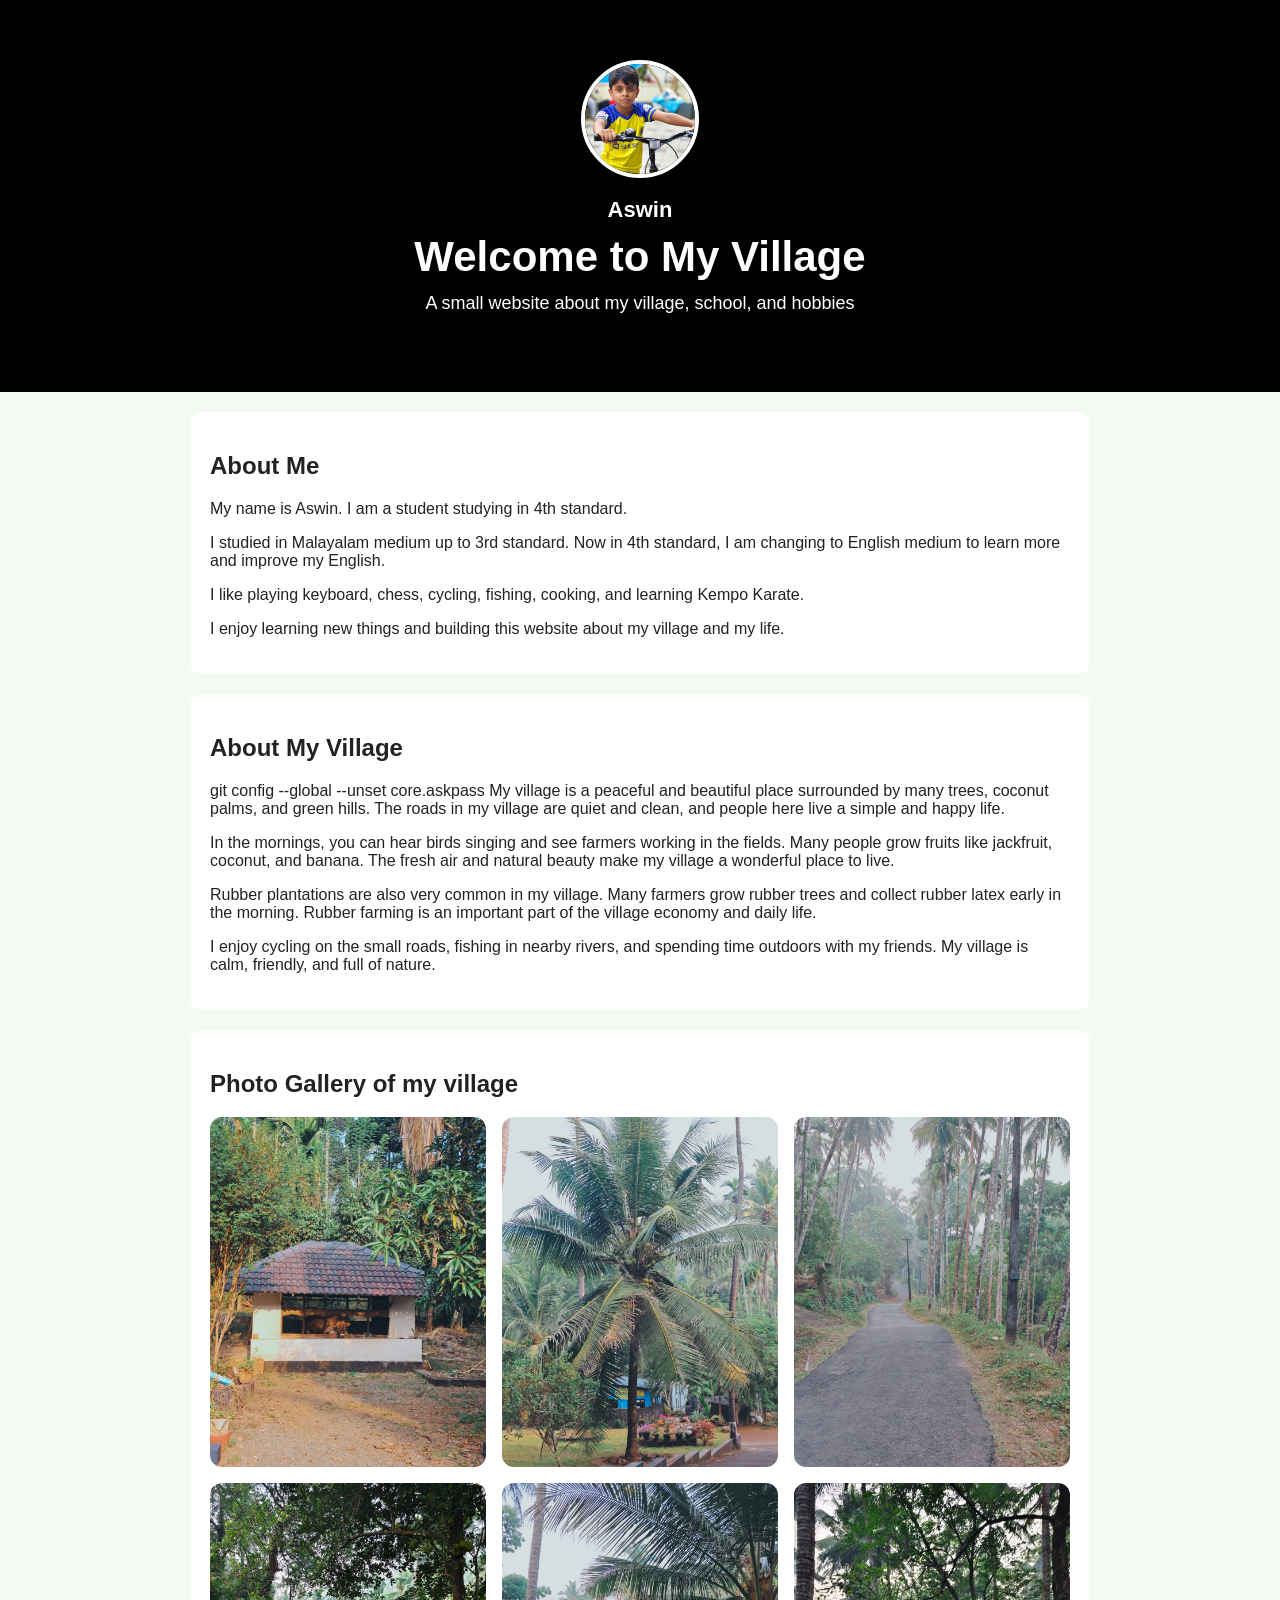
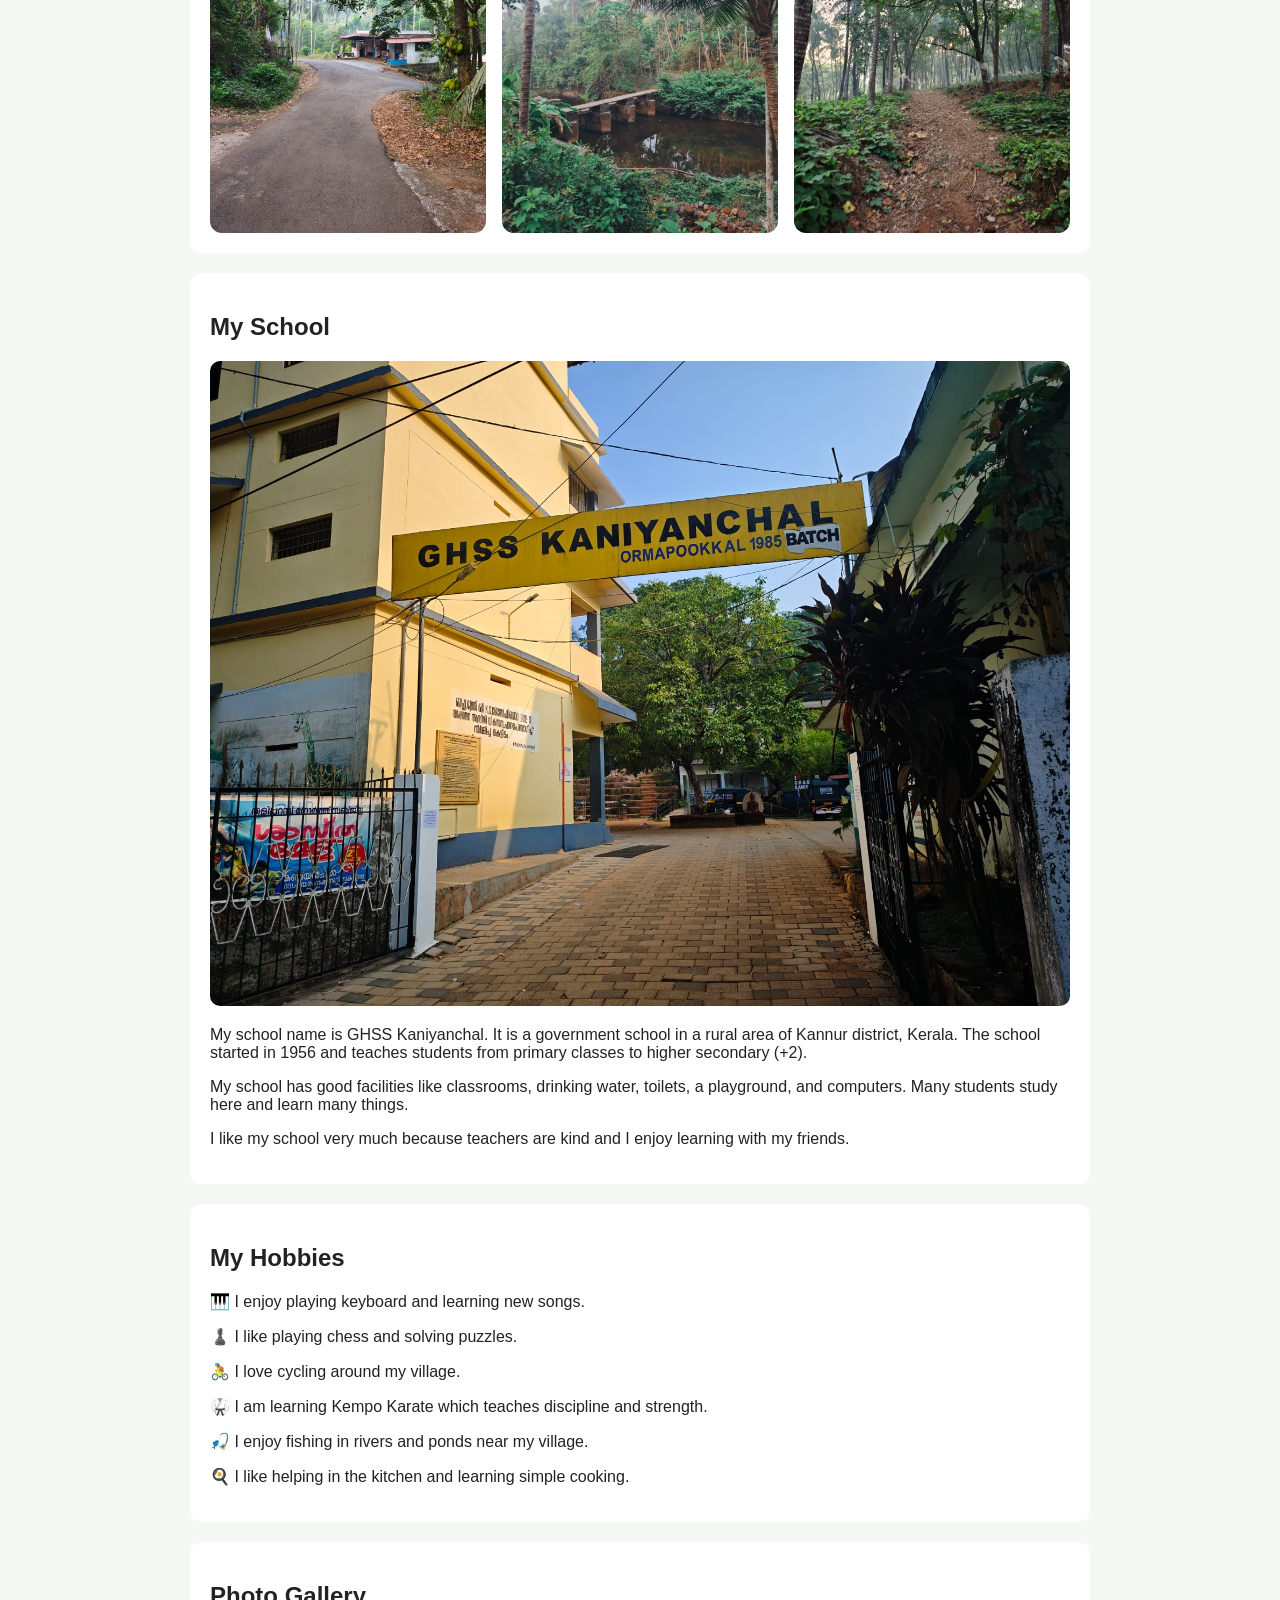
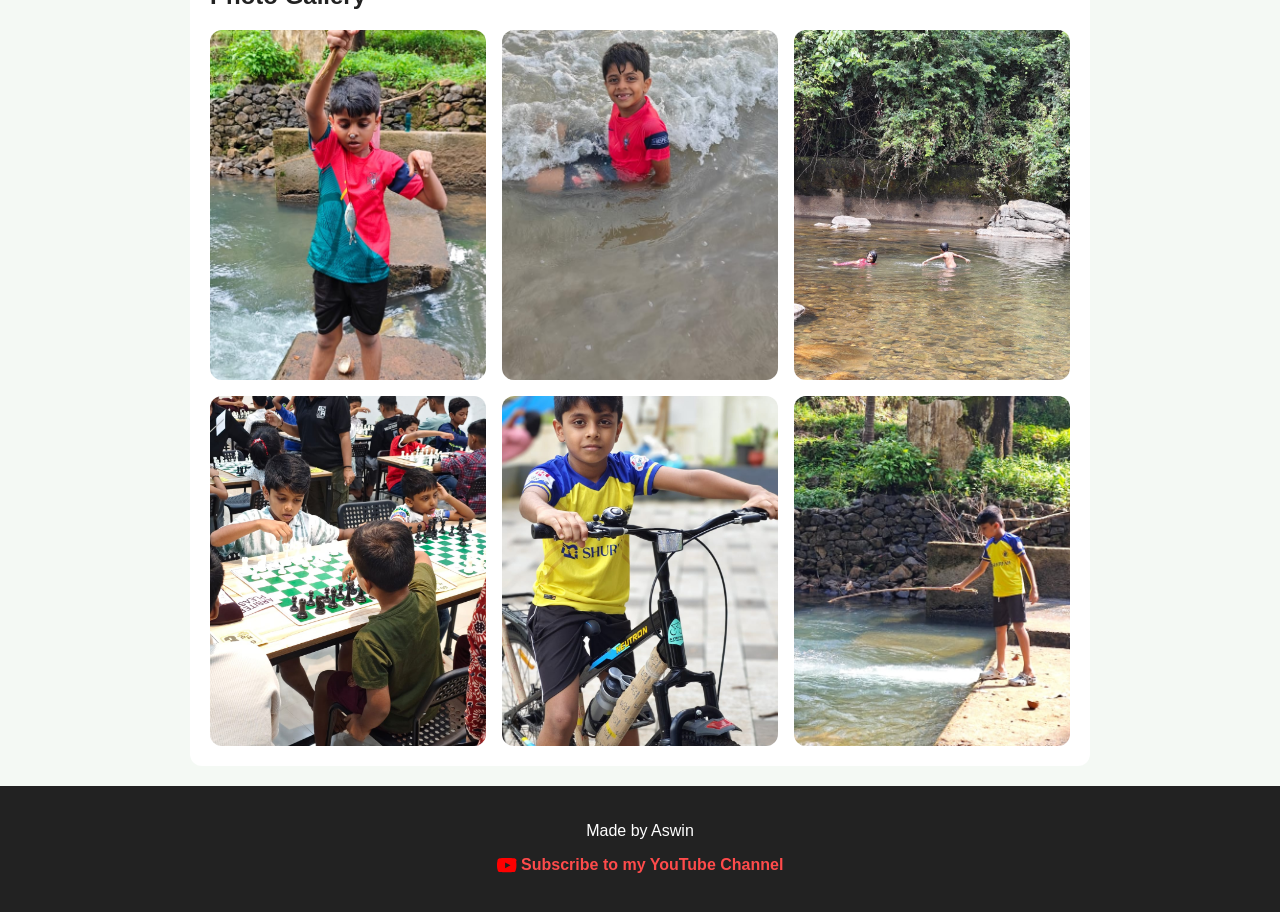
==== index.html @ 5a79a1e0 "about me section" ====
<!DOCTYPE html>
<html lang="en">
<head>
  <meta charset="UTF-8">
  <meta name="viewport" content="width=device-width, initial-scale=1.0">
  <title>My Village</title>
  <link rel="stylesheet" href="style.css">
</head>
<body>
 <header class="hero">
  <div class="hero-content">
    <img src="images/aswin.jpg" alt="Aswin" class="profile-photo">
    <h2 class="student-name">Aswin</h2>
    <h1>Welcome to My Village</h1>
    <p>A small website about my village, school, and hobbies</p>
  </div>
</header>

  <main>
  <section>
  <h2>About Me</h2>

  <p>
    My name is Aswin. I am a student studying in 4th standard.
  </p>

  <p>
    I studied in Malayalam medium up to 3rd standard. Now in 4th standard,
    I am changing to English medium to learn more and improve my English.
  </p>

  <p>
    I like playing keyboard, chess, cycling, fishing, cooking, and learning
    Kempo Karate.
  </p>

  <p>
    I enjoy learning new things and building this website about my village
    and my life.
  </p>

</section>
  
 <section>
  <h2>About My Village</h2>

  <p>git config --global --unset core.askpass

    My village is a peaceful and beautiful place surrounded by many trees,
    coconut palms, and green hills. The roads in my village are quiet and
    clean, and people here live a simple and happy life.
  </p>

  <p>
    In the mornings, you can hear birds singing and see farmers working in
    the fields. Many people grow fruits like jackfruit, coconut, and banana.
    The fresh air and natural beauty make my village a wonderful place to live.
  </p>

  <p>
    Rubber plantations are also very common in my village. Many farmers grow
    rubber trees and collect rubber latex early in the morning. Rubber farming
    is an important part of the village economy and daily life.
  </p>

  <p>
    I enjoy cycling on the small roads, fishing in nearby rivers, and spending
    time outdoors with my friends. My village is calm, friendly, and full of
    nature.
  </p>

</section>
<section >
      <h2>Photo Gallery of my village</h2>
      <div class="gallery">
      <img src="images/my-village1.jpeg" alt="cow house" >
      <img src="images/my-village2.jpeg" alt="coconut tree" >
      <img src="images/my-village3.jpeg" alt="road">
      <img src="images/my-village4.jpeg" alt="kavala">
      <img src="images/my-village5.jpeg" alt="river">
      <img src="images/my village6.jpeg" alt="Rubber trees">
    </div>
  </section>
  <section>
     <h2>My School</h2>

     <img src="images/school image.jpeg" alt="my school">
     
<p>
My school name is GHSS Kaniyanchal. It is a government school in a rural area
of Kannur district, Kerala. The school started in 1956 and teaches students
from primary classes to higher secondary (+2).
</p>

<p>
My school has good facilities like classrooms, drinking water, toilets,
a playground, and computers. Many students study here and learn many things.
</p>

<p>
I like my school very much because teachers are kind and I enjoy learning
with my friends.
</p>
     
  </section> 

   <section>
  <h2>My Hobbies</h2>

  <p>🎹 I enjoy playing keyboard and learning new songs.</p>

  <p>♟️ I like playing chess and solving puzzles.</p>

  <p>🚴 I love cycling around my village.</p>

  <p>🥋 I am learning Kempo Karate which teaches discipline and strength.</p>

  <p>🎣 I enjoy fishing in rivers and ponds near my village.</p>

  <p>🍳 I like helping in the kitchen and learning simple cooking.</p>

</section>

    <section >
      <h2>Photo Gallery</h2>
      <div class="gallery">
      <img src="images/hobbi image1.jpeg" alt="My fishing">
      <img src="images/hobbi image5.jpeg" alt="My swimming" >
      <img src="images/hobbi image3.jpeg" alt="My swimming">
      <img src="images/hobbi image4.jpeg" alt="my playing chess">
      <img src="images/hobbi image cycling.jpeg"alt="my cycling">
      <img src="images/hobbi image6.jpeg"  alt="my fishing">
      </div>
    </section>
  </main>

 <footer>
  <p>Made by Aswin</p>
  <p>
<a href="https://www.youtube.com/@aswin-aaj" target="_blank" rel="noopener noreferrer">
  <svg width="20" height="20" viewBox="0 0 24 24" fill="red" style="vertical-align:middle;">
    <path d="M23.5 6.2s-.2-1.7-.8-2.5c-.8-1-1.7-1-2.1-1.1C17.9 2.3 12 2.3 12 2.3h0s-5.9 0-8.6.3c-.4.1-1.3.1-2.1 1.1-.6.8-.8 2.5-.8 2.5S0 8.1 0 10v1.9c0 1.9.5 3.8.5 3.8s.2 1.7.8 2.5c.8 1 1.9 1 2.4 1.1 1.8.2 7.6.3 7.6.3s5.9 0 8.6-.3c.4-.1 1.3-.1 2.1-1.1.6-.8.8-2.5.8-2.5s.5-1.9.5-3.8V10c0-1.9-.5-3.8-.5-3.8zM9.7 14.6V7.8l6.5 3.4-6.5 3.4z"/>
  </svg>
  Subscribe to my YouTube Channel
</a>
  </p>
</footer>
</body>
</html>
---- style.css ----
body {
  font-family: Arial, sans-serif;
  margin: 0;
  background: #f4f9f4;
  color: #222;
}

header {
  background: #2e8b57;
  color: white;
  text-align: center;
  padding: 30px 20px;
}

main {
  max-width: 900px;
  margin: 20px auto;
  padding: 0 15px;
}

section {
  background: white;
  padding: 20px;
  margin-bottom: 20px;
  border-radius: 12px;
}

img {
  max-width: 100%;
  border-radius: 10px;
}

footer {
  text-align: center;
  padding: 20px;
}

footer {
  text-align: center;
  padding: 20px;
  background: #222;
  color: white;
}

footer a {
  color: #ff4b4b;
  text-decoration: none;
  font-weight: bold;
}

footer a:hover {
  text-decoration: underline;
}

.gallery {
  display: grid;
  grid-template-columns: 1fr;
  gap: 16px;
}

.gallery img {
  width: 100%;
  height: 350px;
  object-fit: cover;
  display: block;
  border-radius: 12px;
}

@media (min-width: 768px) {
  .gallery {
    grid-template-columns: repeat(3, 1fr);
  }
}
.hero {
    background  : black;
     color: white;
  text-align: center;
  padding: 60px 20px;
  border-radius: 0;
}

.hero-content {
  max-width: 800px;
  margin: 0 auto;
}

.profile-photo {
  width: 110px;
  height: 110px;
  object-fit: cover;
  border-radius: 50%;
  border: 4px solid white;
  margin-bottom: 15px;
}

.student-name {
  margin: 0 0 10px;
  font-size: 22px;
  font-weight: 600;
}

.hero h1 {
  margin: 0;
  font-size: 42px;
}

.hero p {
  margin-top: 12px;
  font-size: 18px;
}

@media (max-width: 768px) {
  .hero {
    padding: 45px 15px;
  }

  .profile-photo {
    width: 90px;
    height: 90px;
  }

  .student-name {
    font-size: 18px;
  }

  .hero h1 {
    font-size: 30px;
  }

  .hero p {
    font-size: 16px;
  }
}
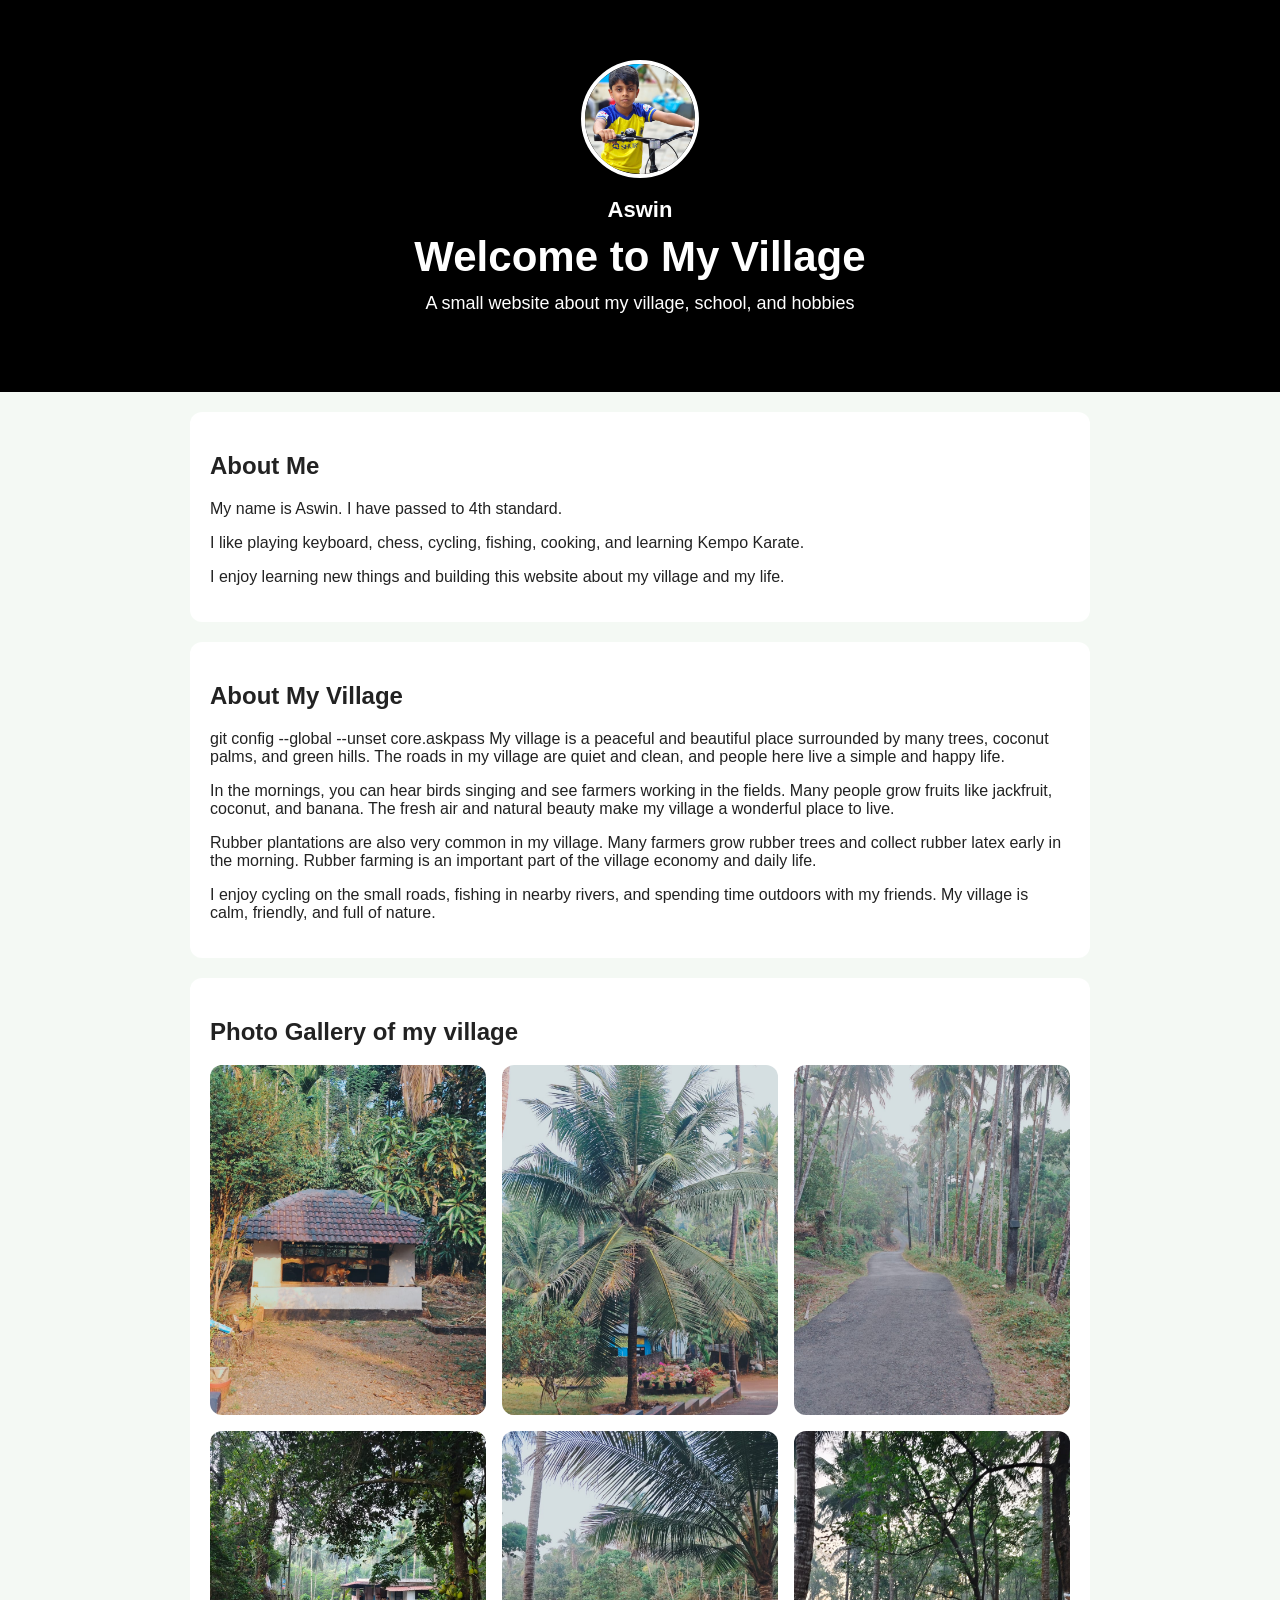
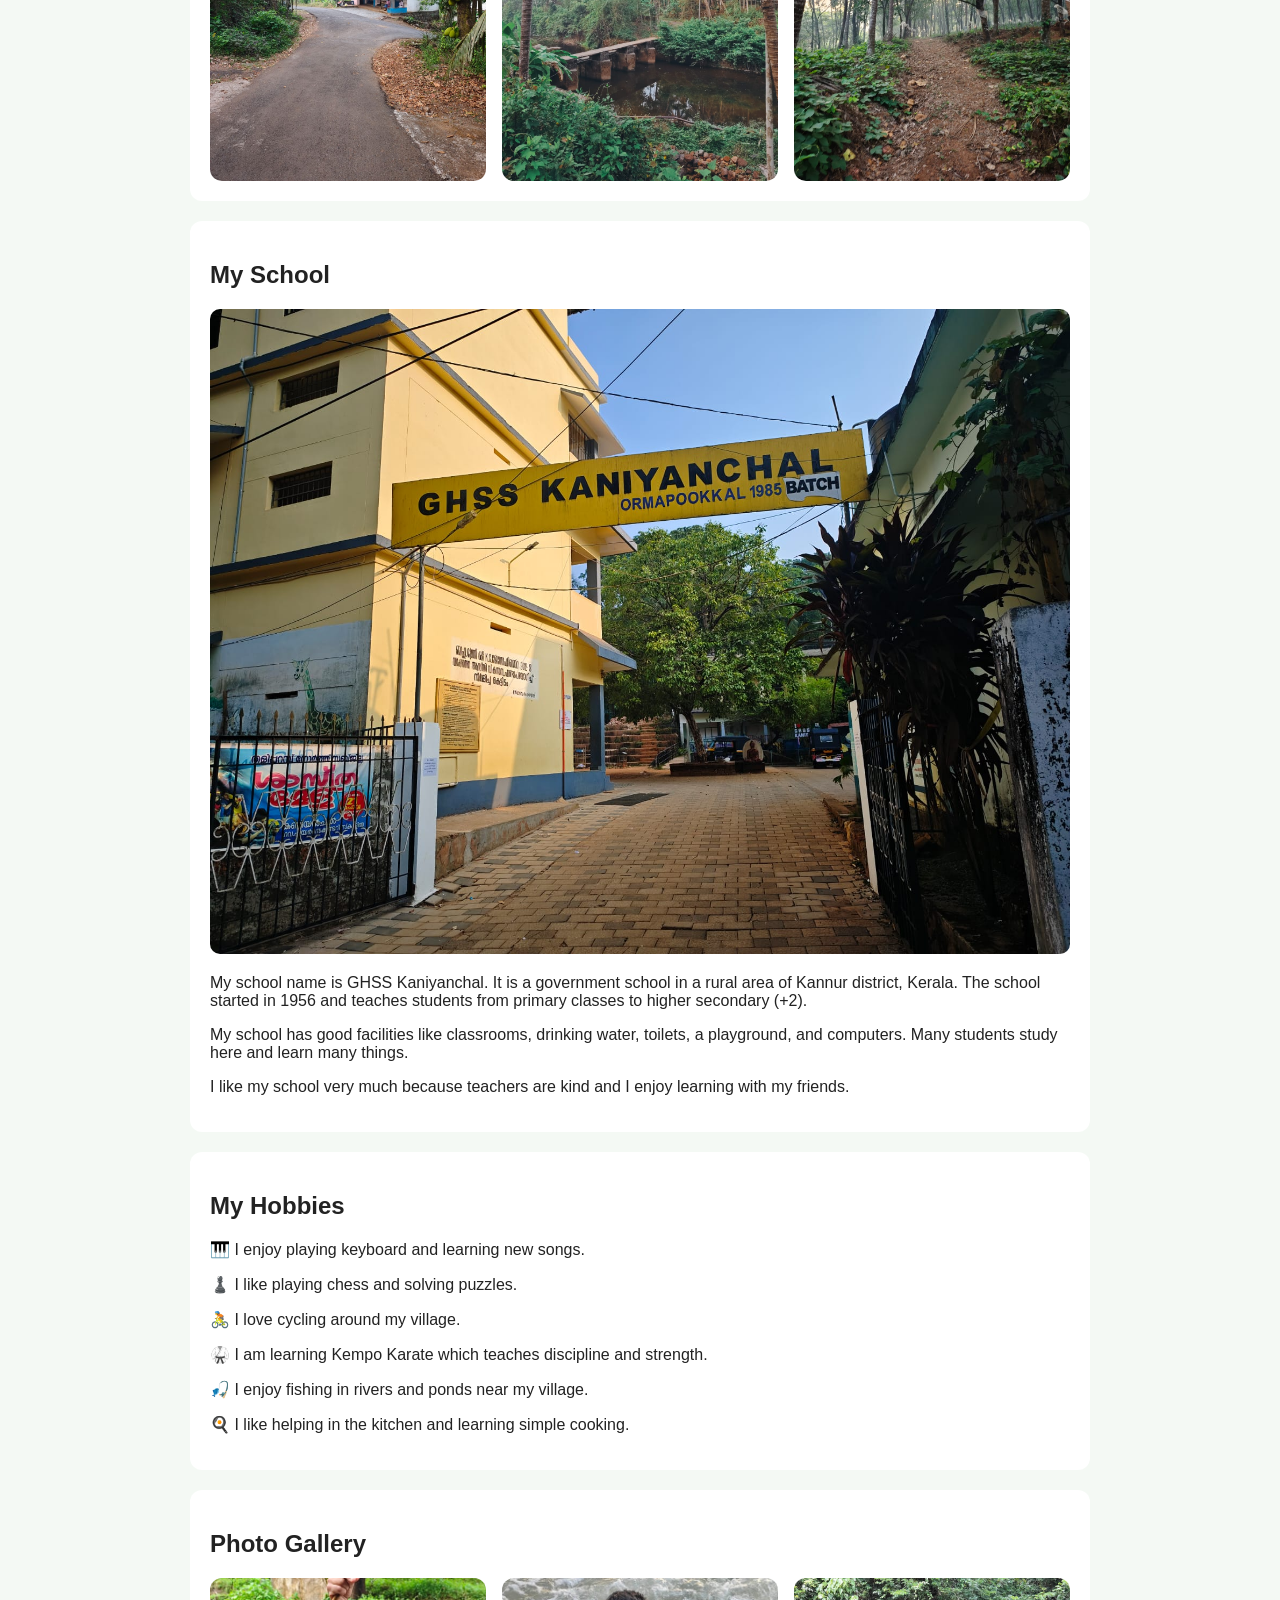
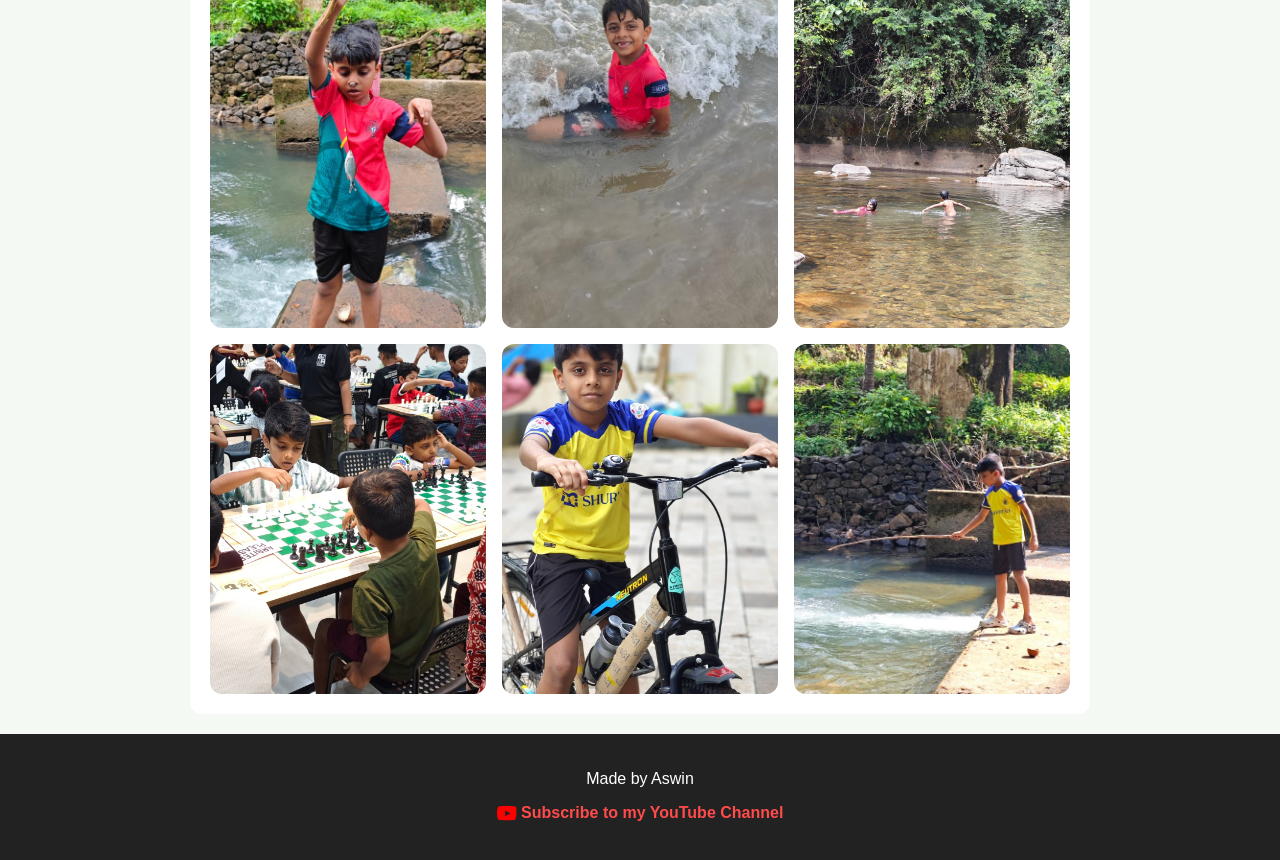
==== commit ac18ceab: "about me section" ====
--- a/index.html
+++ b/index.html
@@ -21,12 +21,7 @@
   <h2>About Me</h2>
 
   <p>
-    My name is Aswin. I am a student studying in 4th standard.
-  </p>
-
-  <p>
-    I studied in Malayalam medium up to 3rd standard. Now in 4th standard,
-    I am changing to English medium to learn more and improve my English.
+    My name is Aswin. I have passed to 4th standard.
   </p>
 
   <p>
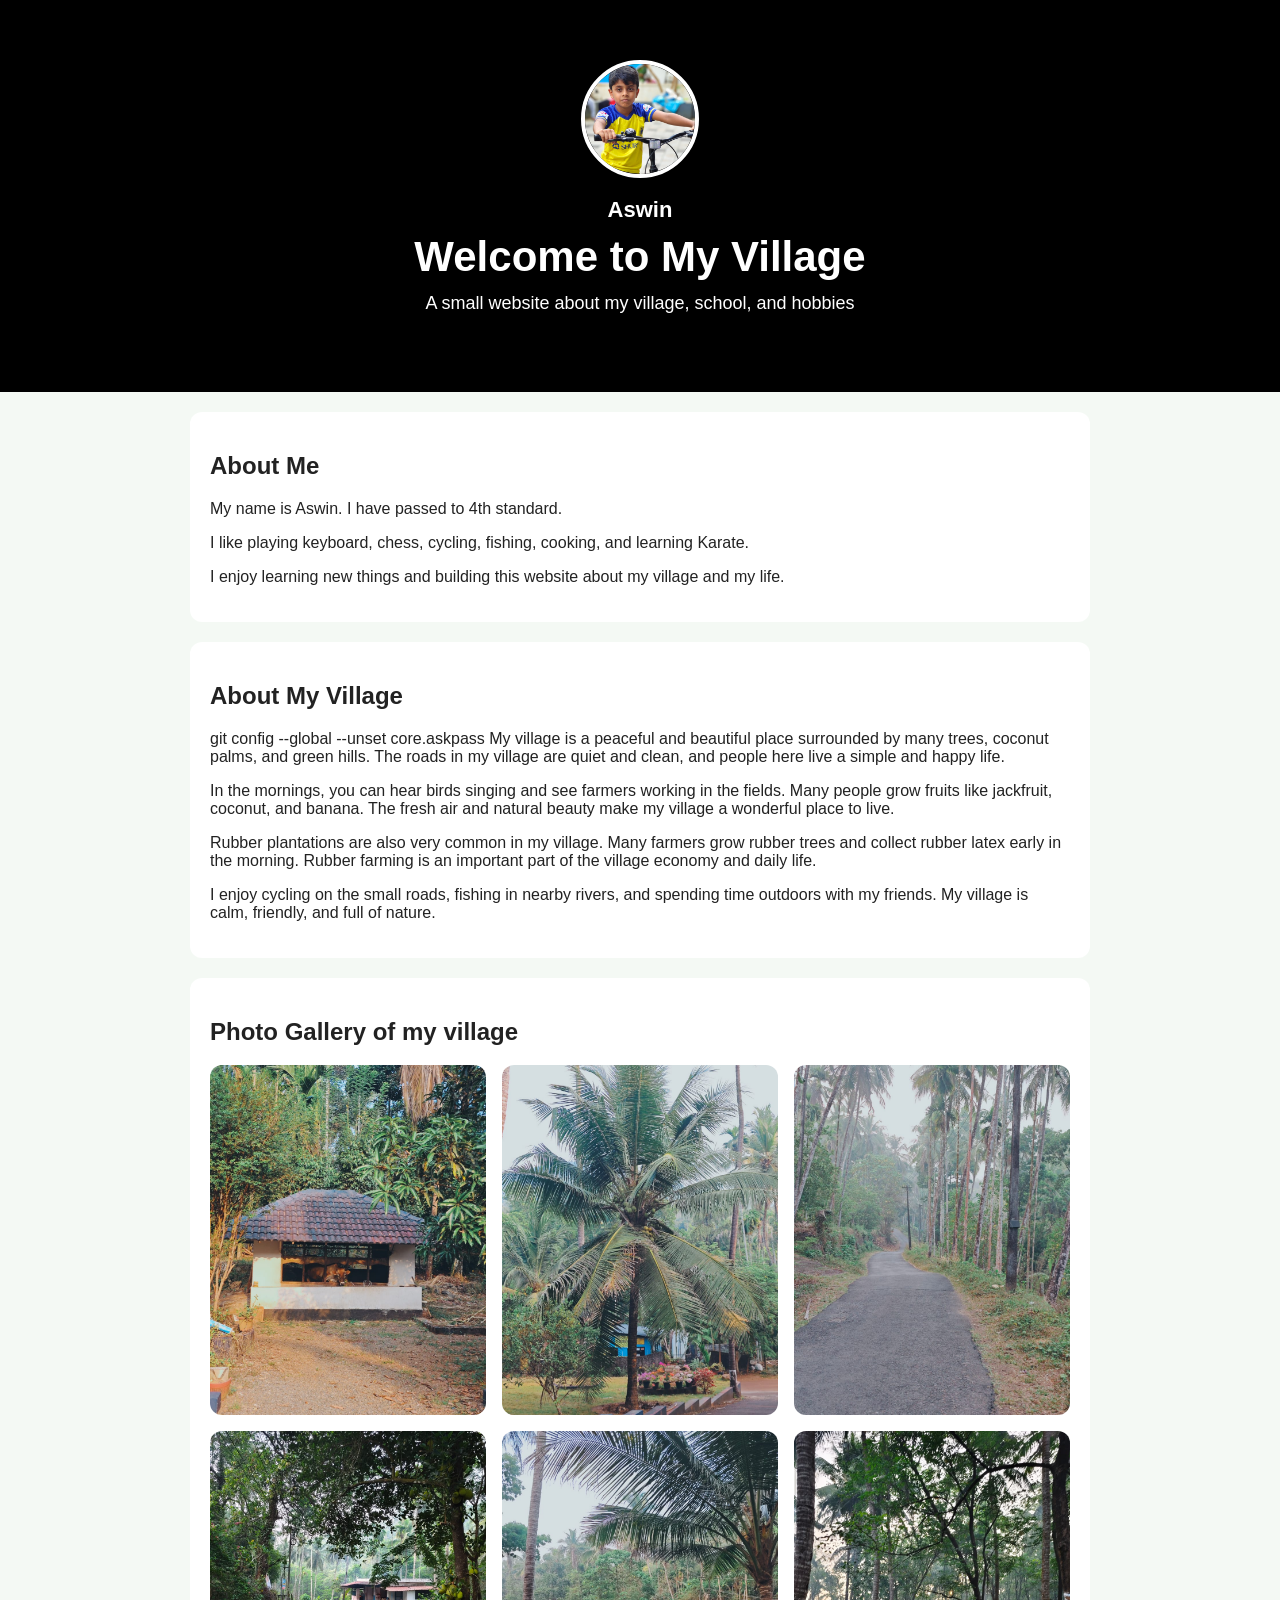
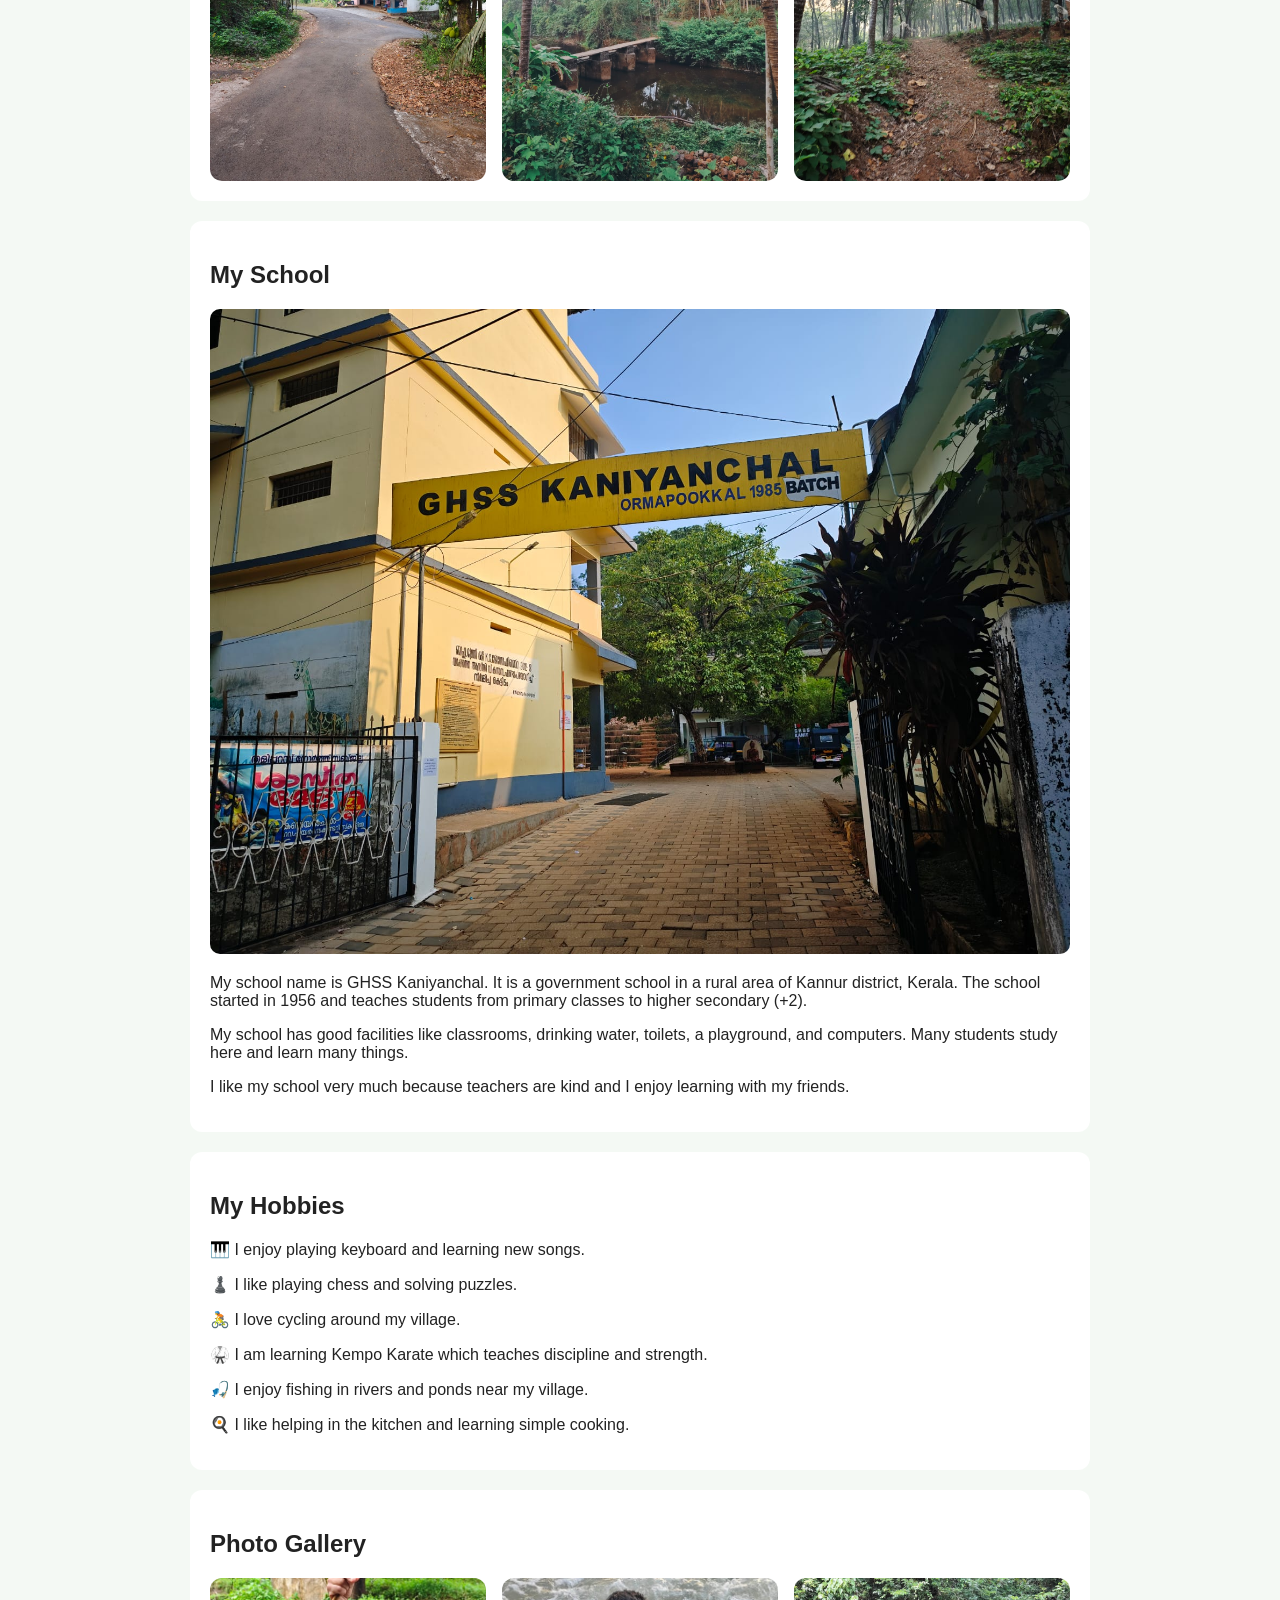
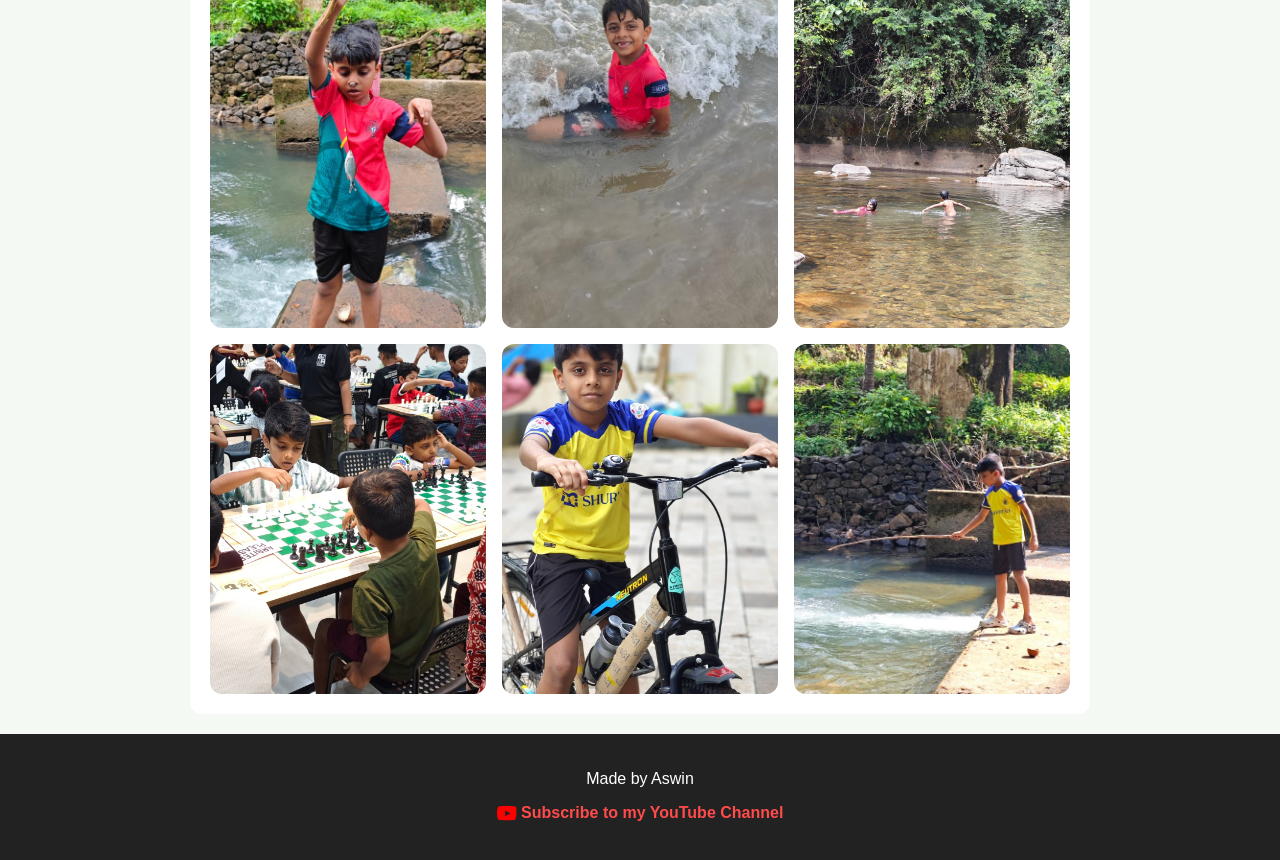
==== commit 5584341e: "about me section" ====
--- a/index.html
+++ b/index.html
@@ -26,7 +26,7 @@
 
   <p>
     I like playing keyboard, chess, cycling, fishing, cooking, and learning
-    Kempo Karate.
+     Karate.
   </p>
 
   <p>
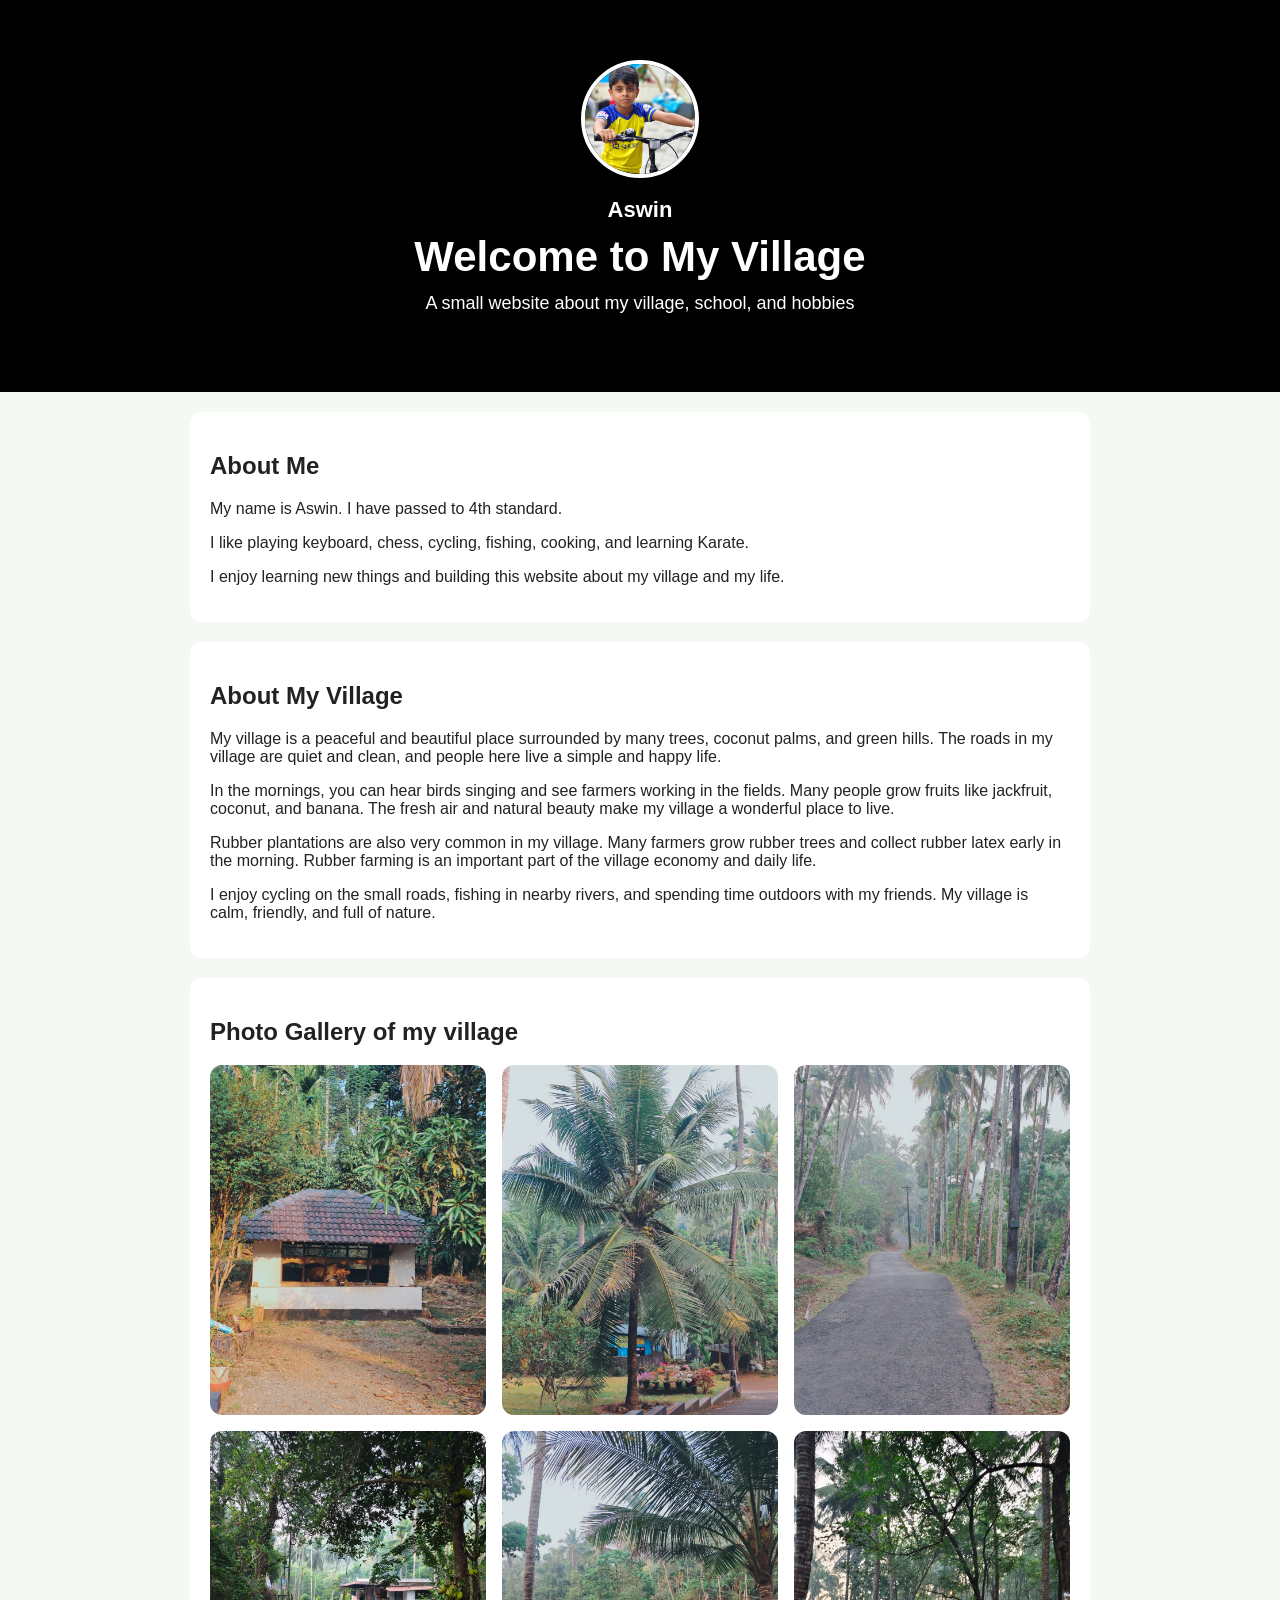
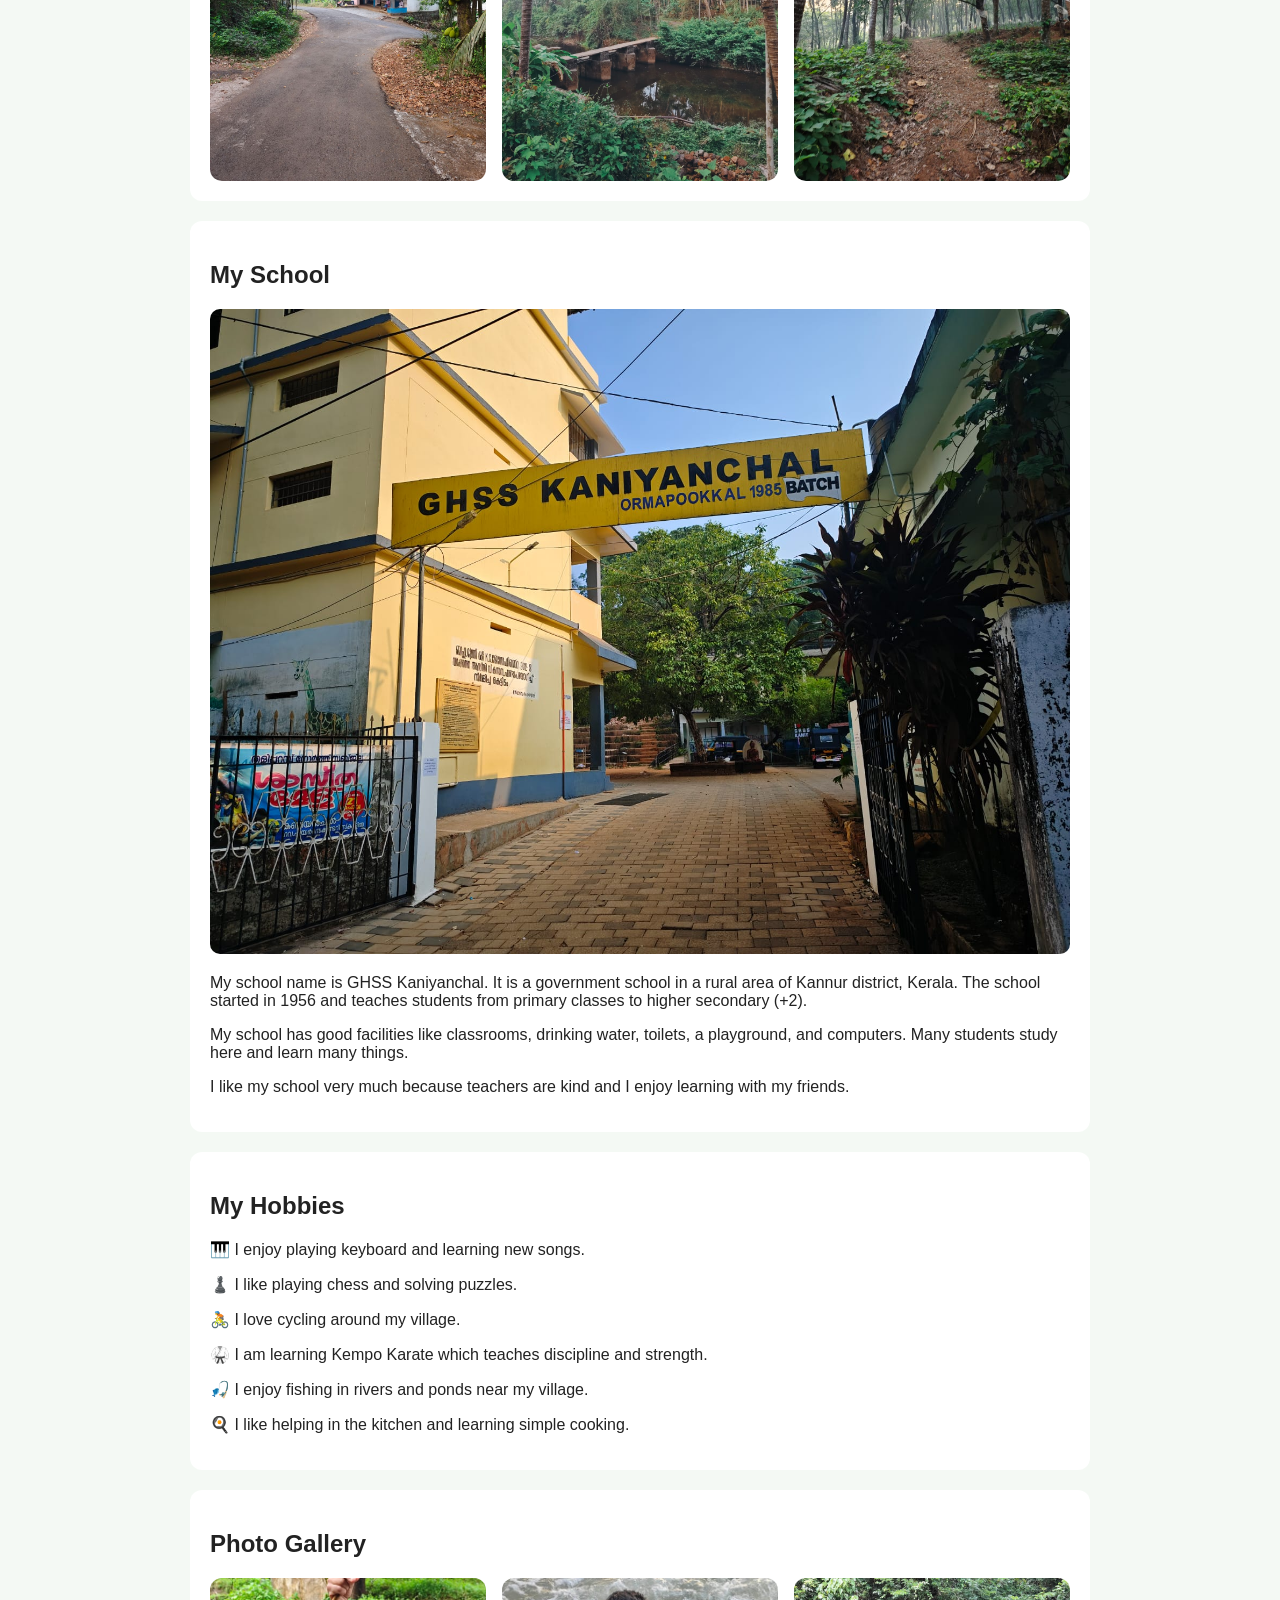
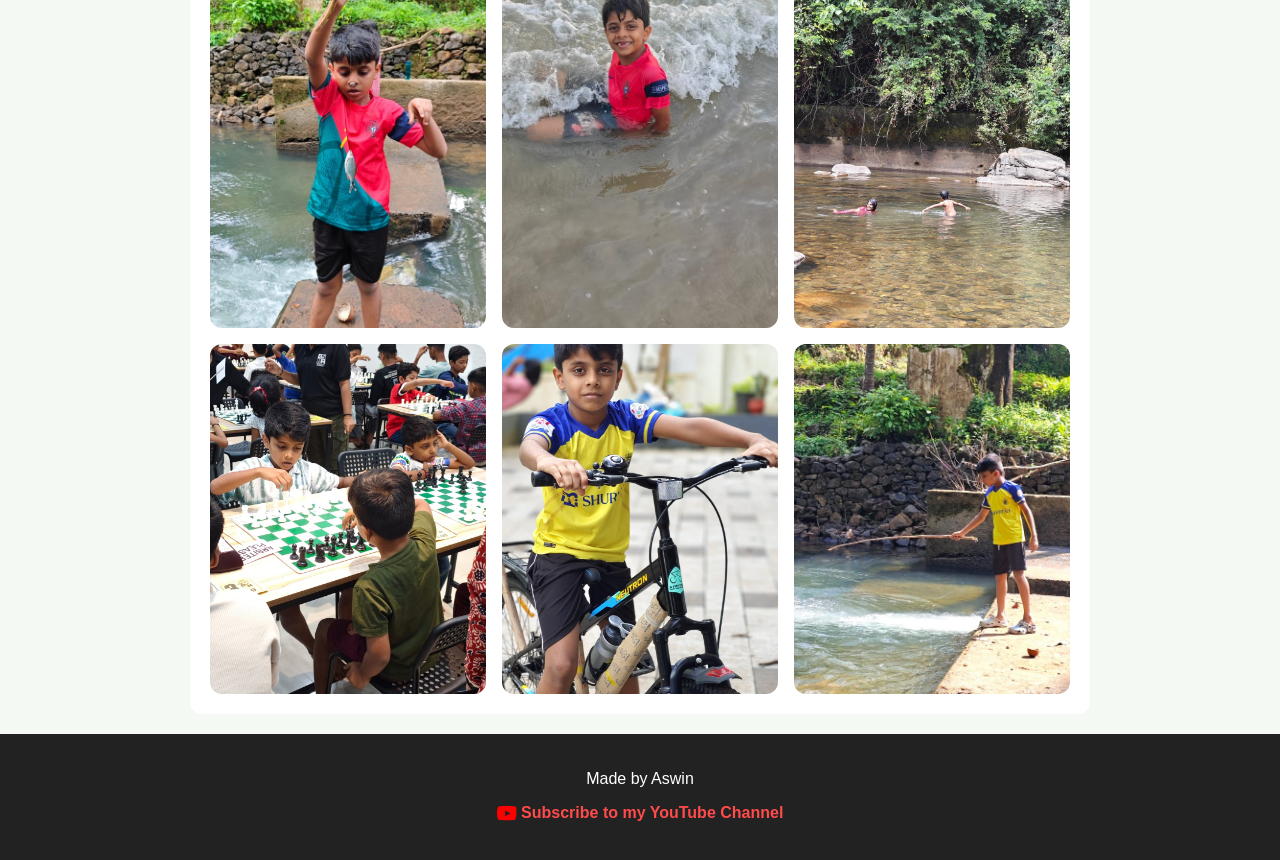
==== commit 5b78ca50: "about me section" ====
--- a/index.html
+++ b/index.html
@@ -39,7 +39,7 @@
  <section>
   <h2>About My Village</h2>
 
-  <p>git config --global --unset core.askpass
+  <p>
 
     My village is a peaceful and beautiful place surrounded by many trees,
     coconut palms, and green hills. The roads in my village are quiet and
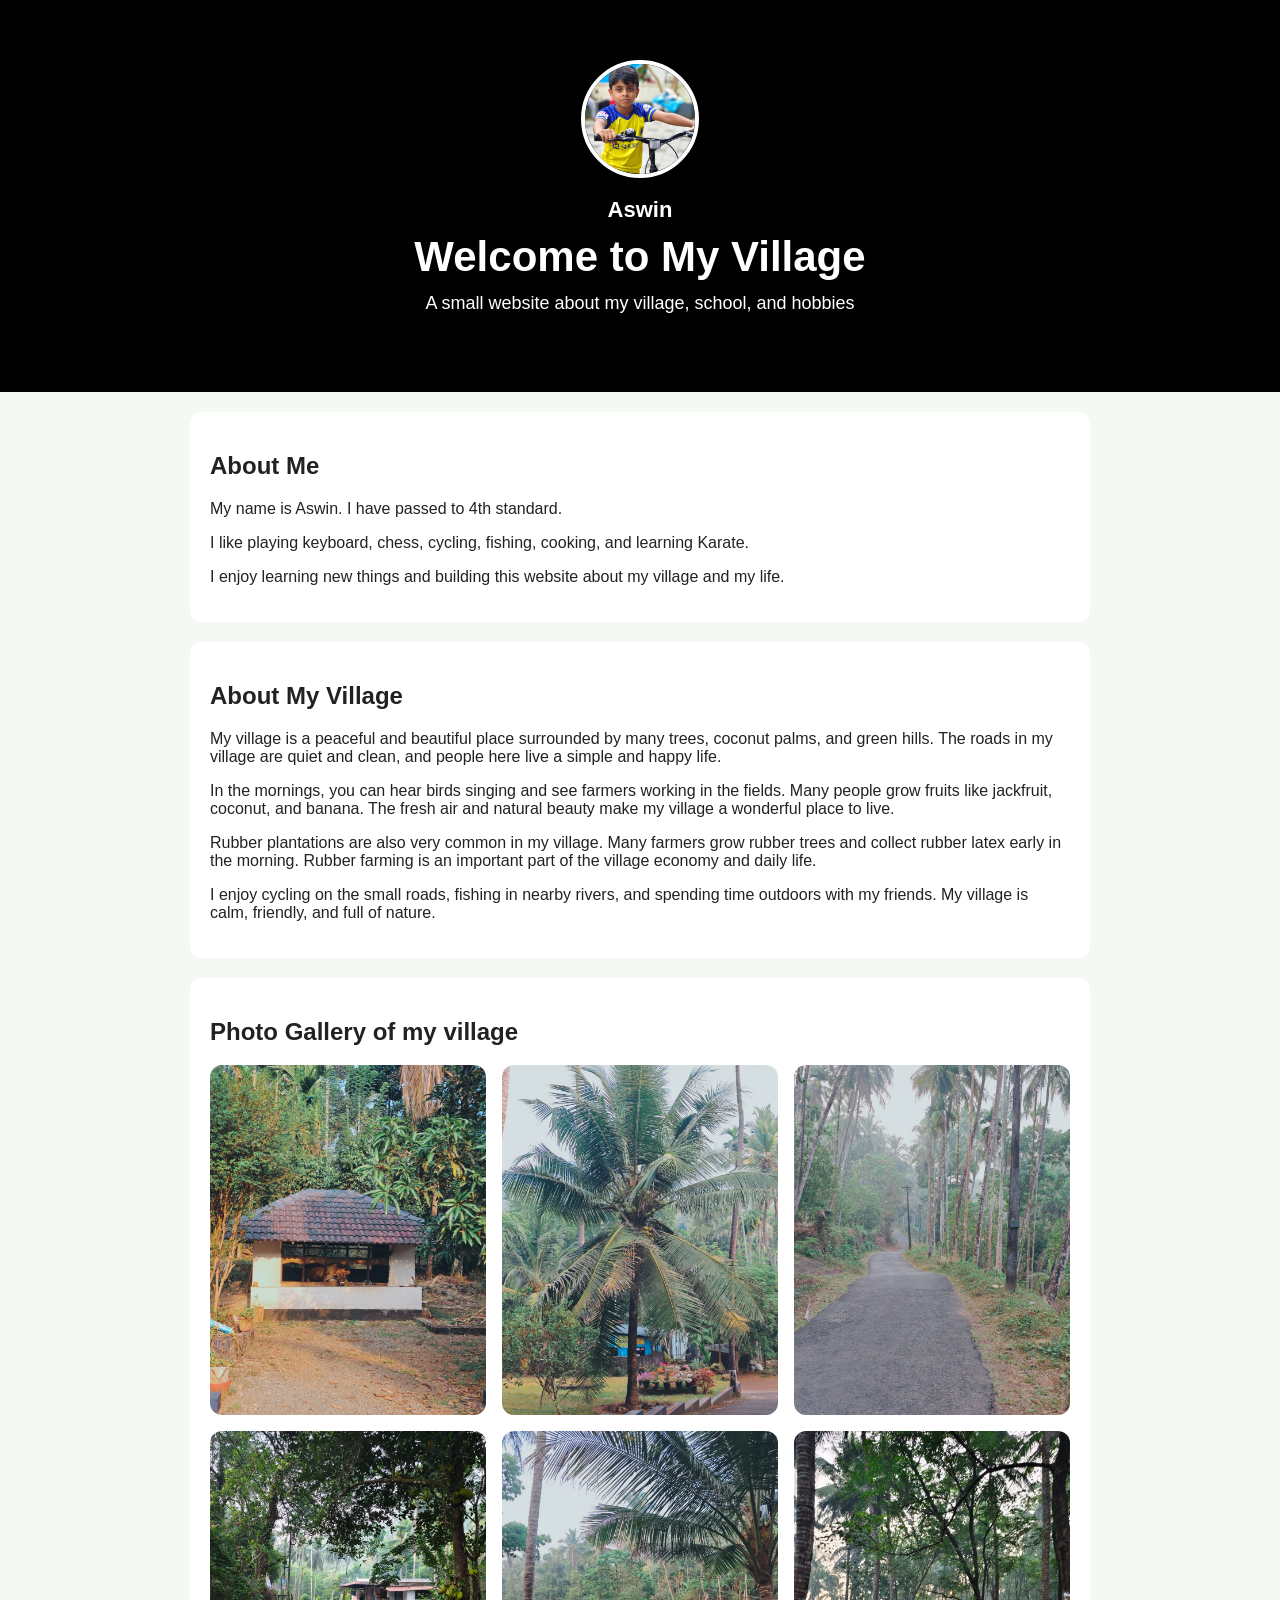
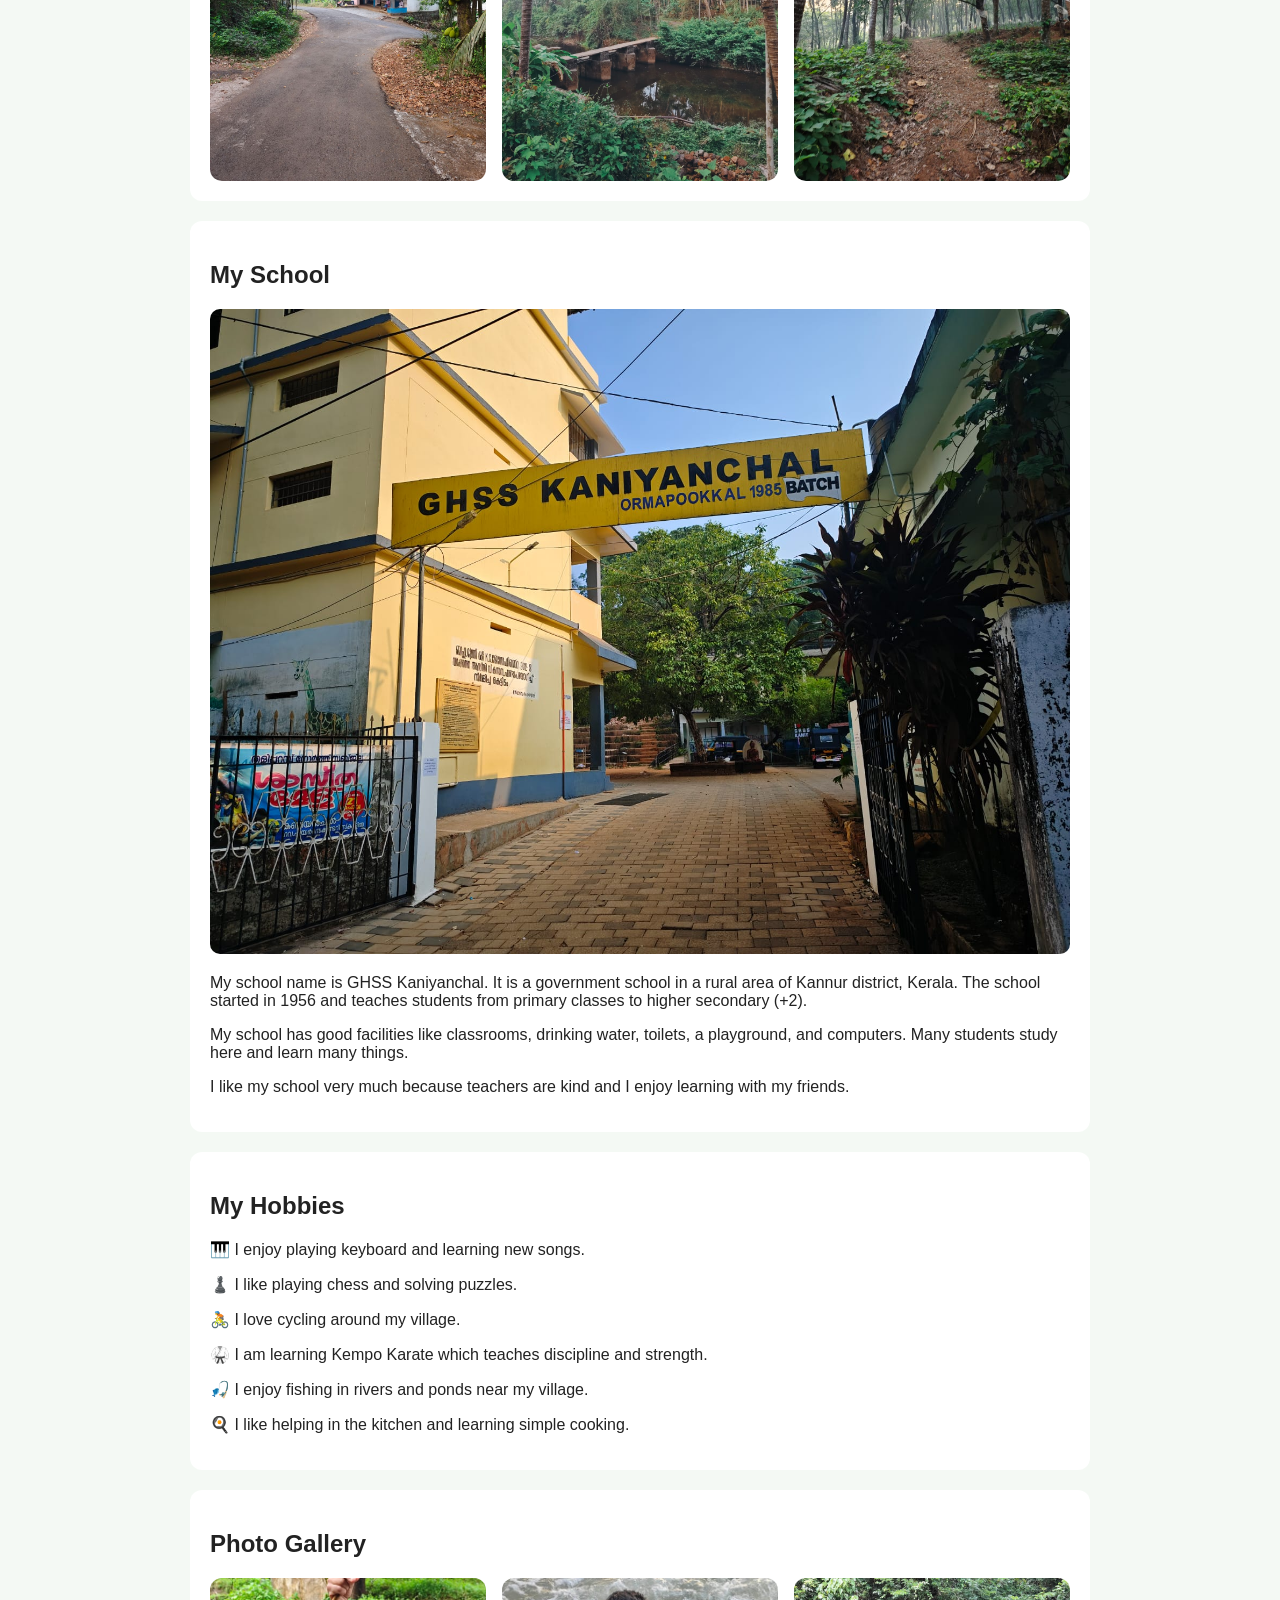
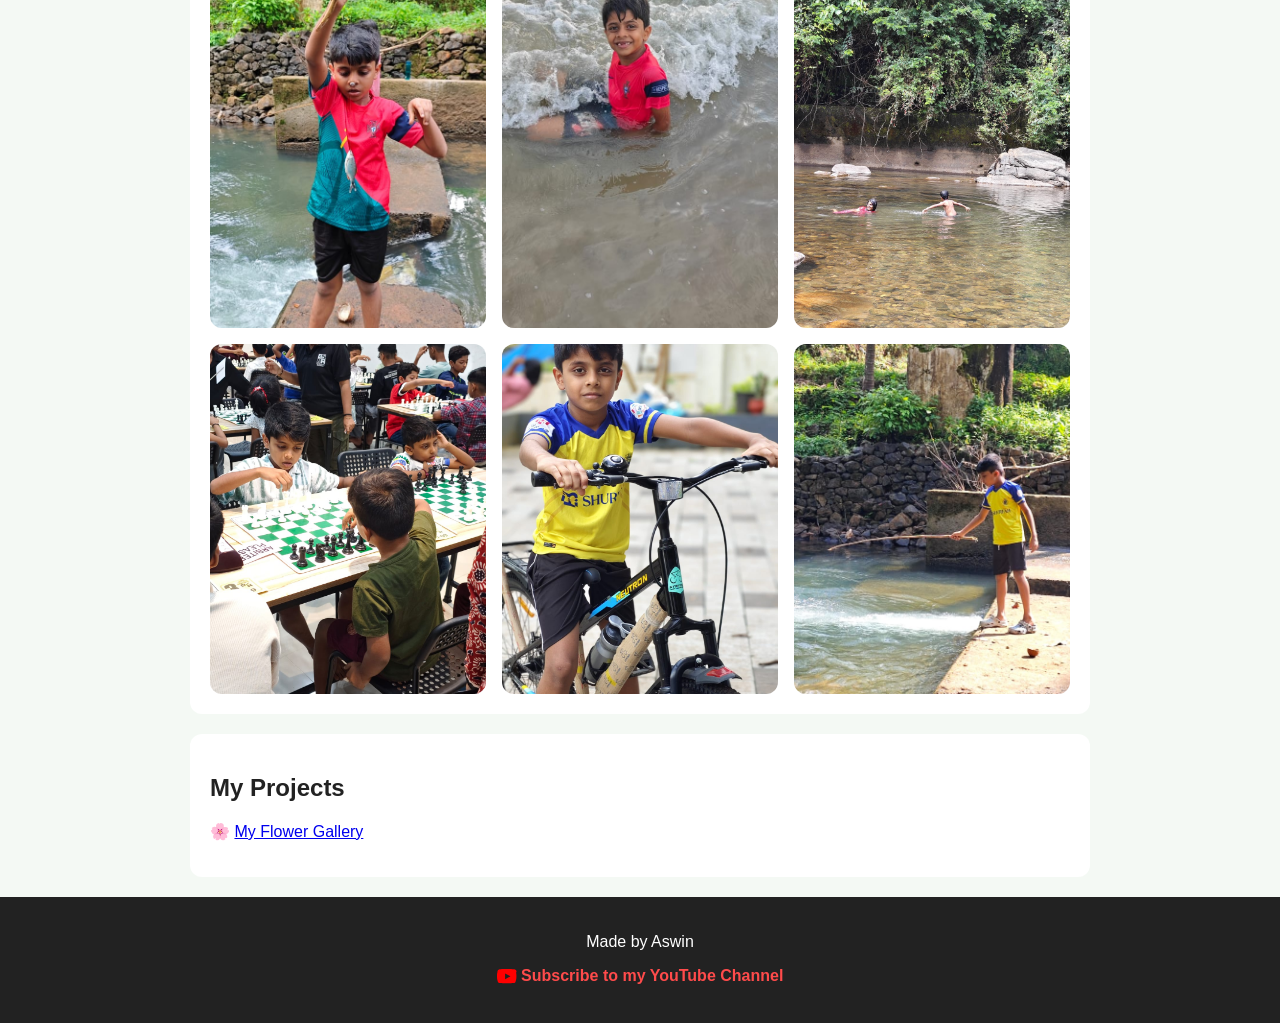
==== commit b74736b0: "link to butterfly gally" ====
--- a/index.html
+++ b/index.html
@@ -5,6 +5,15 @@
   <meta name="viewport" content="width=device-width, initial-scale=1.0">
   <title>My Village</title>
   <link rel="stylesheet" href="style.css">
+  <!-- Google tag (gtag.js) -->
+<script async src="https://www.googletagmanager.com/gtag/js?id=G-831D7X0XFR"></script>
+<script>
+  window.dataLayer = window.dataLayer || [];
+  function gtag(){dataLayer.push(arguments);}
+  gtag('js', new Date());
+
+  gtag('config', 'G-831D7X0XFR');
+</script>
 </head>
 <body>
  <header class="hero">
@@ -127,8 +136,15 @@
       <img src="images/hobbi image6.jpeg"  alt="my fishing">
       </div>
     </section>
+
+<section>
+  <h2>My Projects</h2>
+
+  <p>
+    🌸 <a href="flowers.html">My Flower Gallery</a>
+  </p>
+</section>
   </main>
-
  <footer>
   <p>Made by Aswin</p>
   <p>
--- a/style.css
+++ b/style.css
@@ -61,7 +61,10 @@
 .gallery img {
   width: 100%;
   height: 350px;
-  object-fit: cover;
+  object-fit: cover
+  
+  
+  ;
   display: block;
   border-radius: 12px;
 }
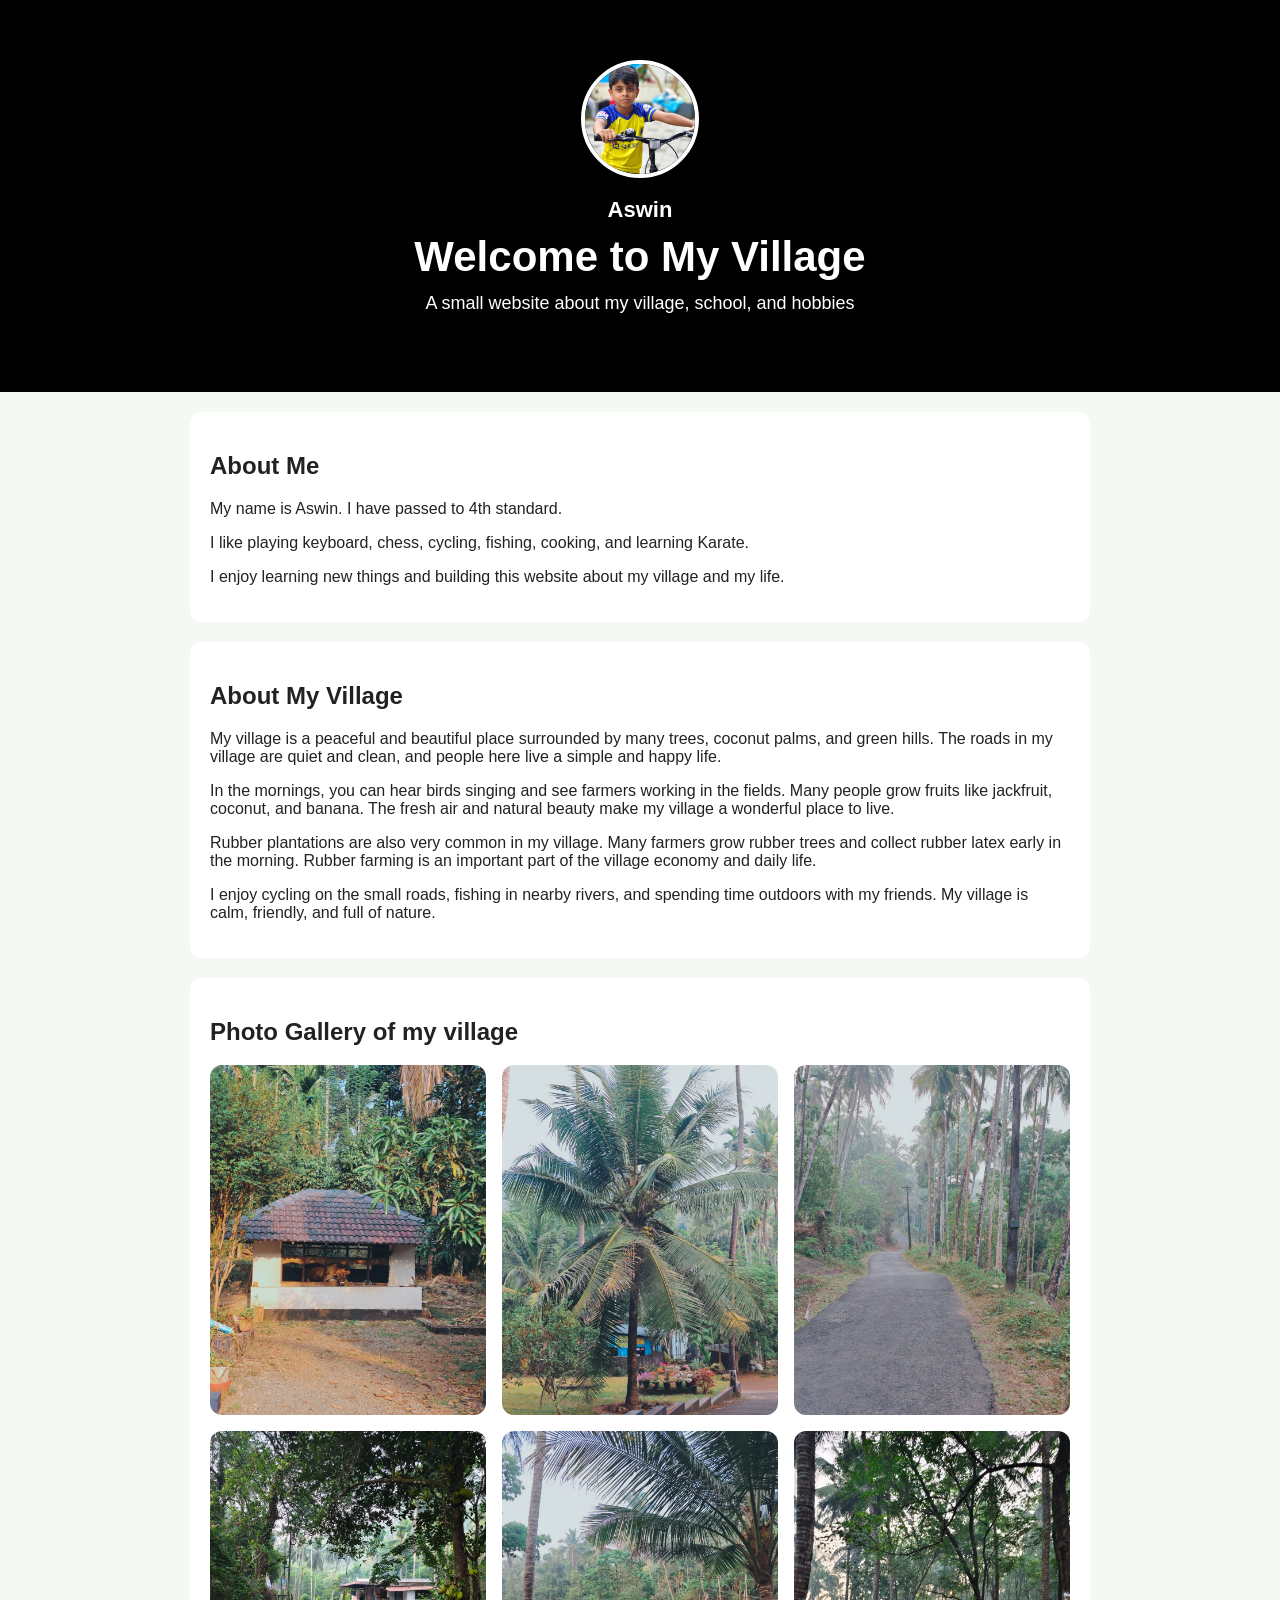
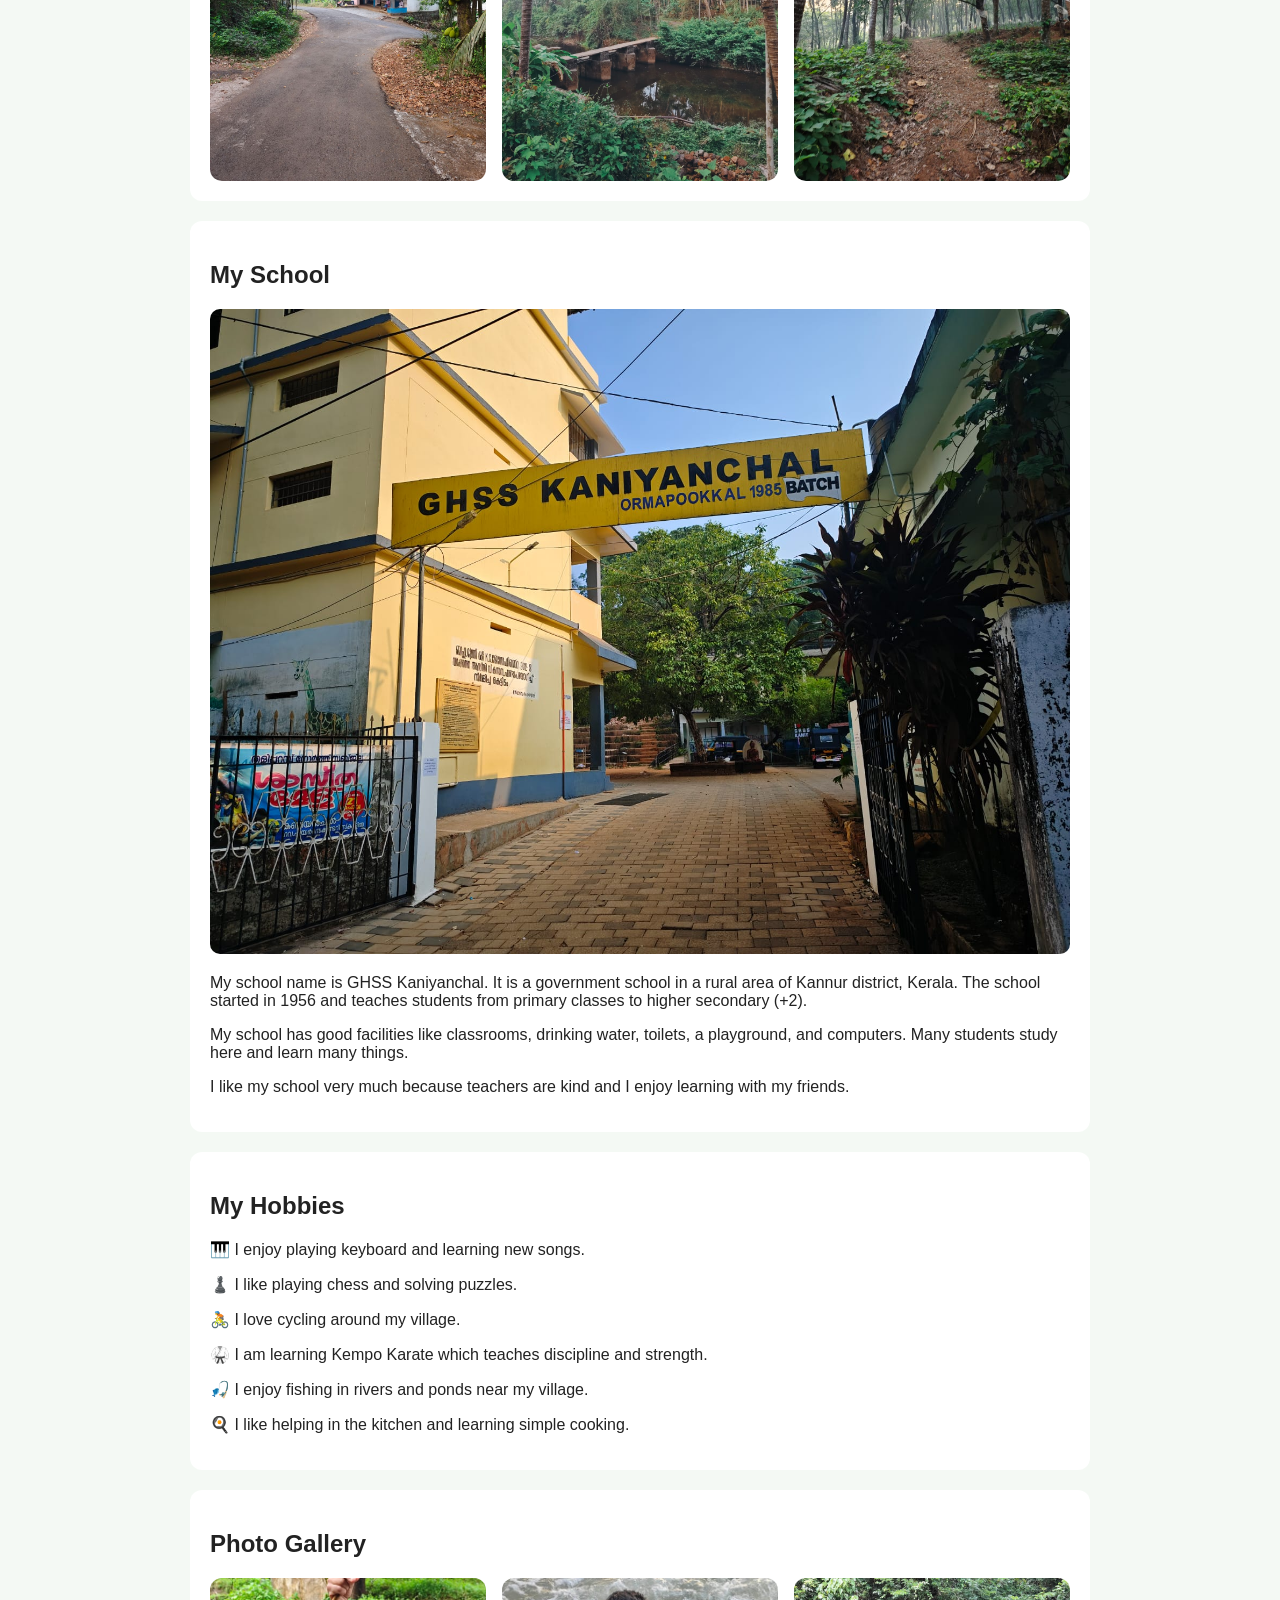
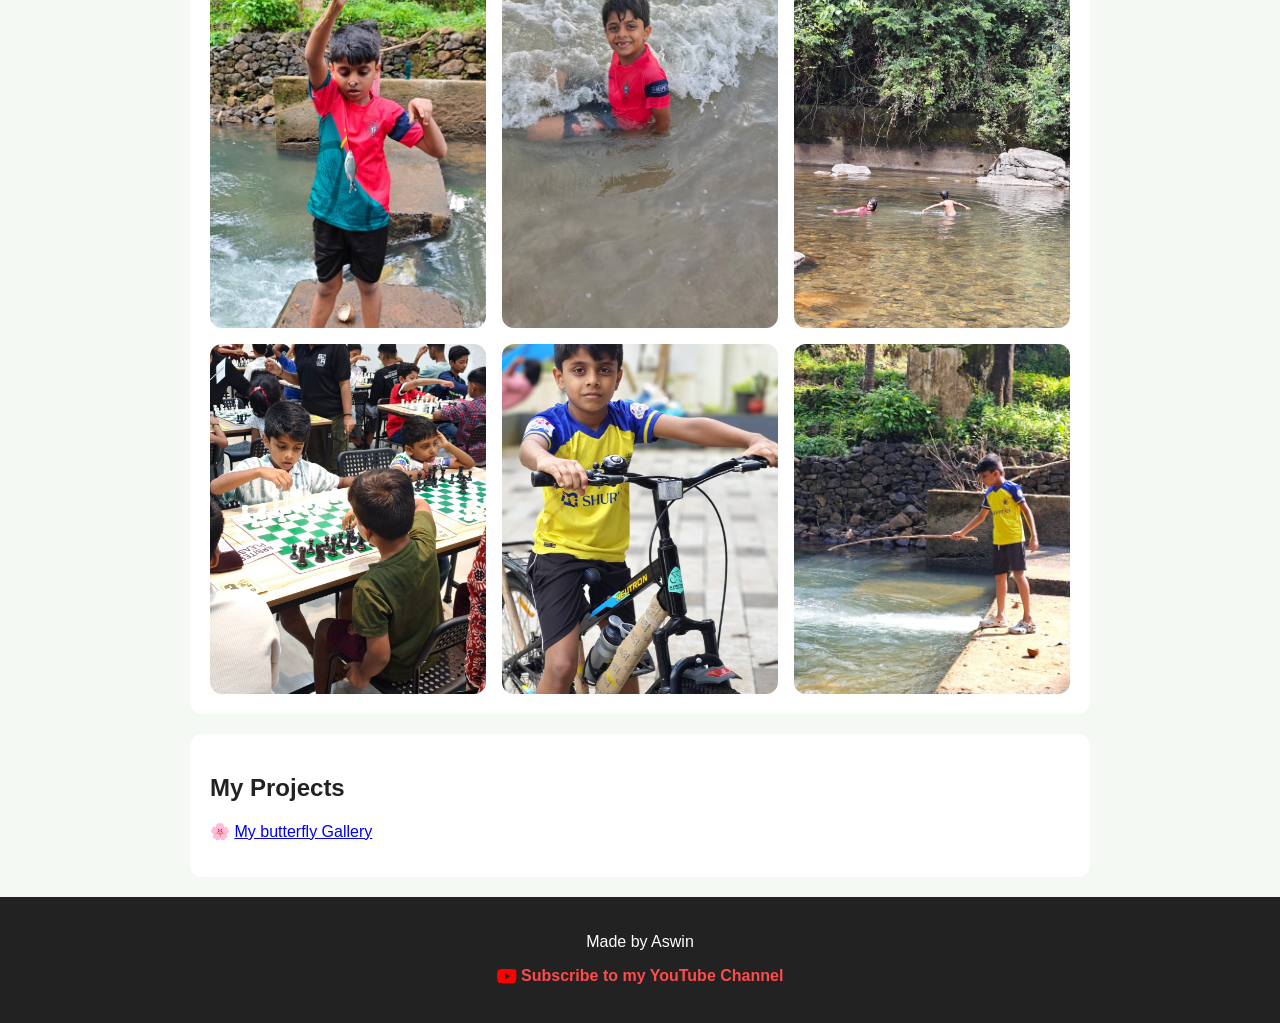
==== commit 7de0e4b3: "link to butterfly gally" ====
--- a/index.html
+++ b/index.html
@@ -141,7 +141,7 @@
   <h2>My Projects</h2>
 
   <p>
-    🌸 <a href="flowers.html">My Flower Gallery</a>
+    🌸 <a href="butterfly.html">My butterfly Gallery</a>
   </p>
 </section>
   </main>
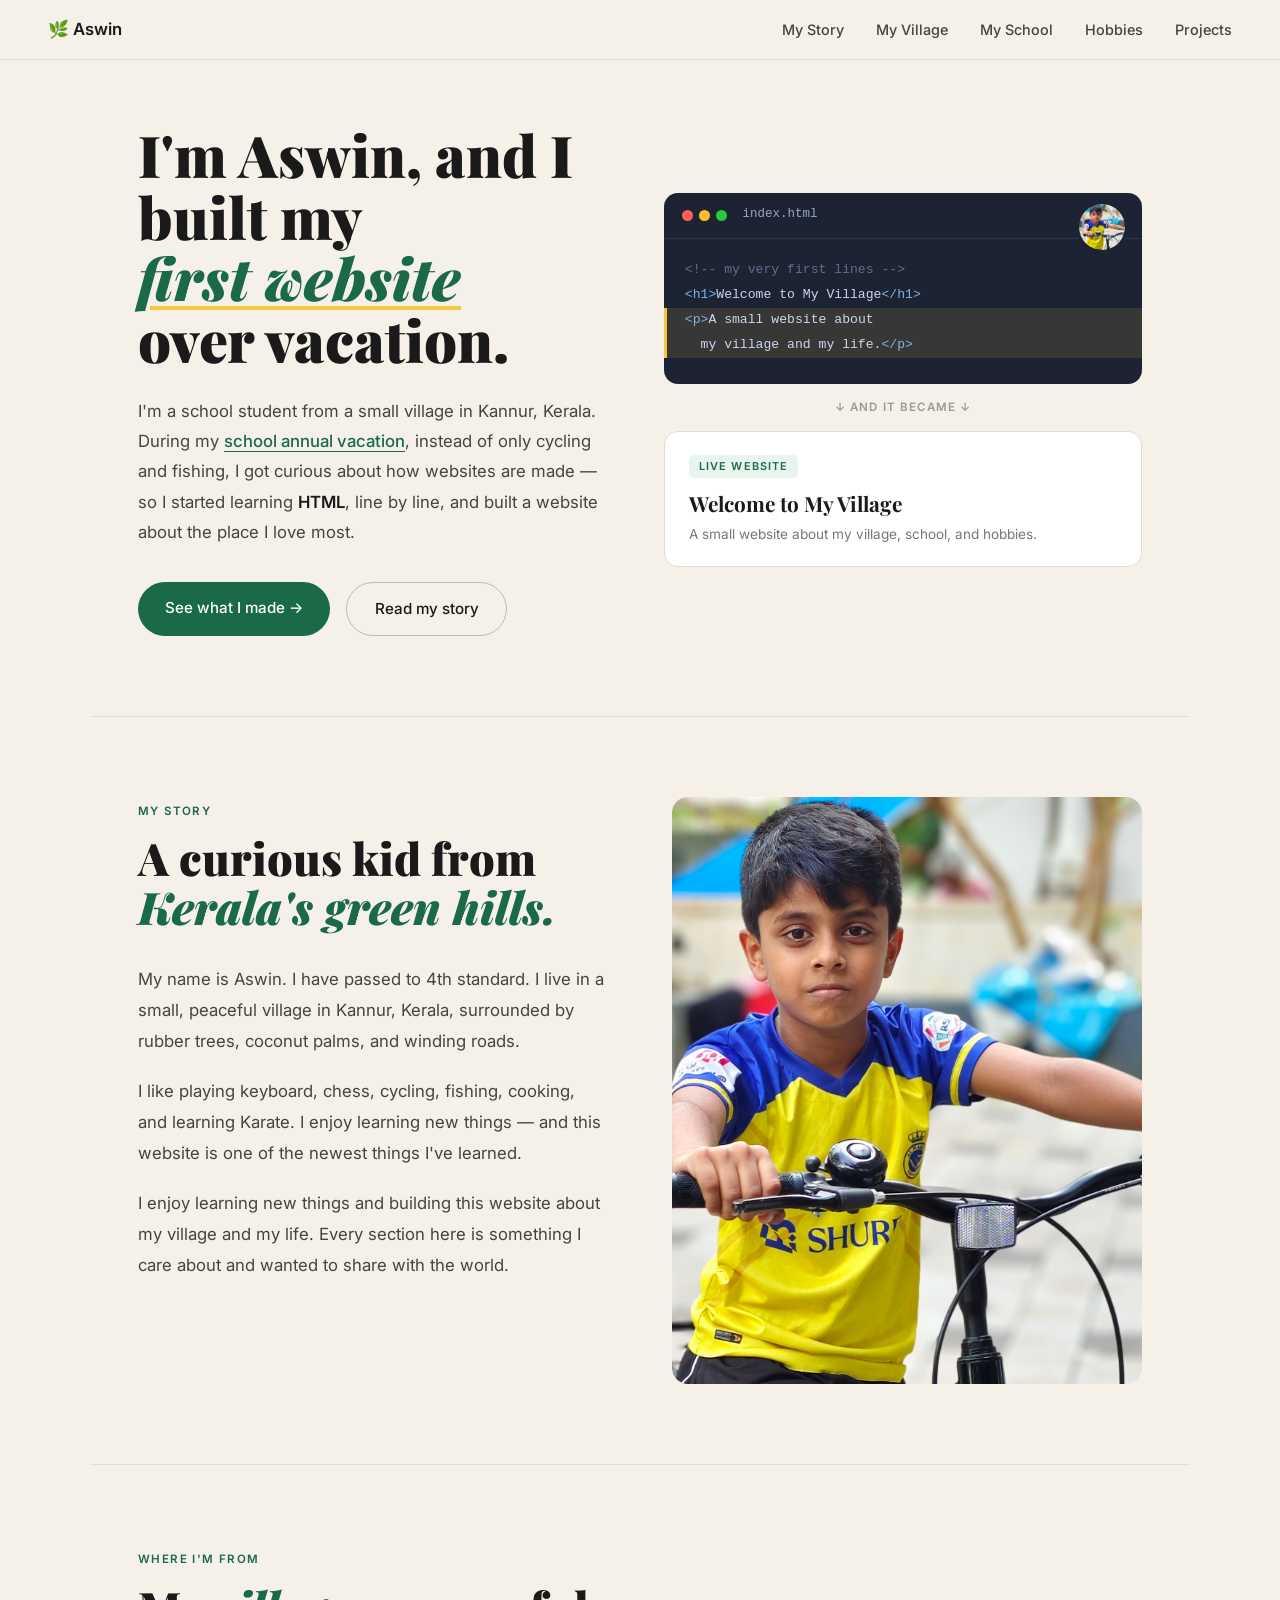
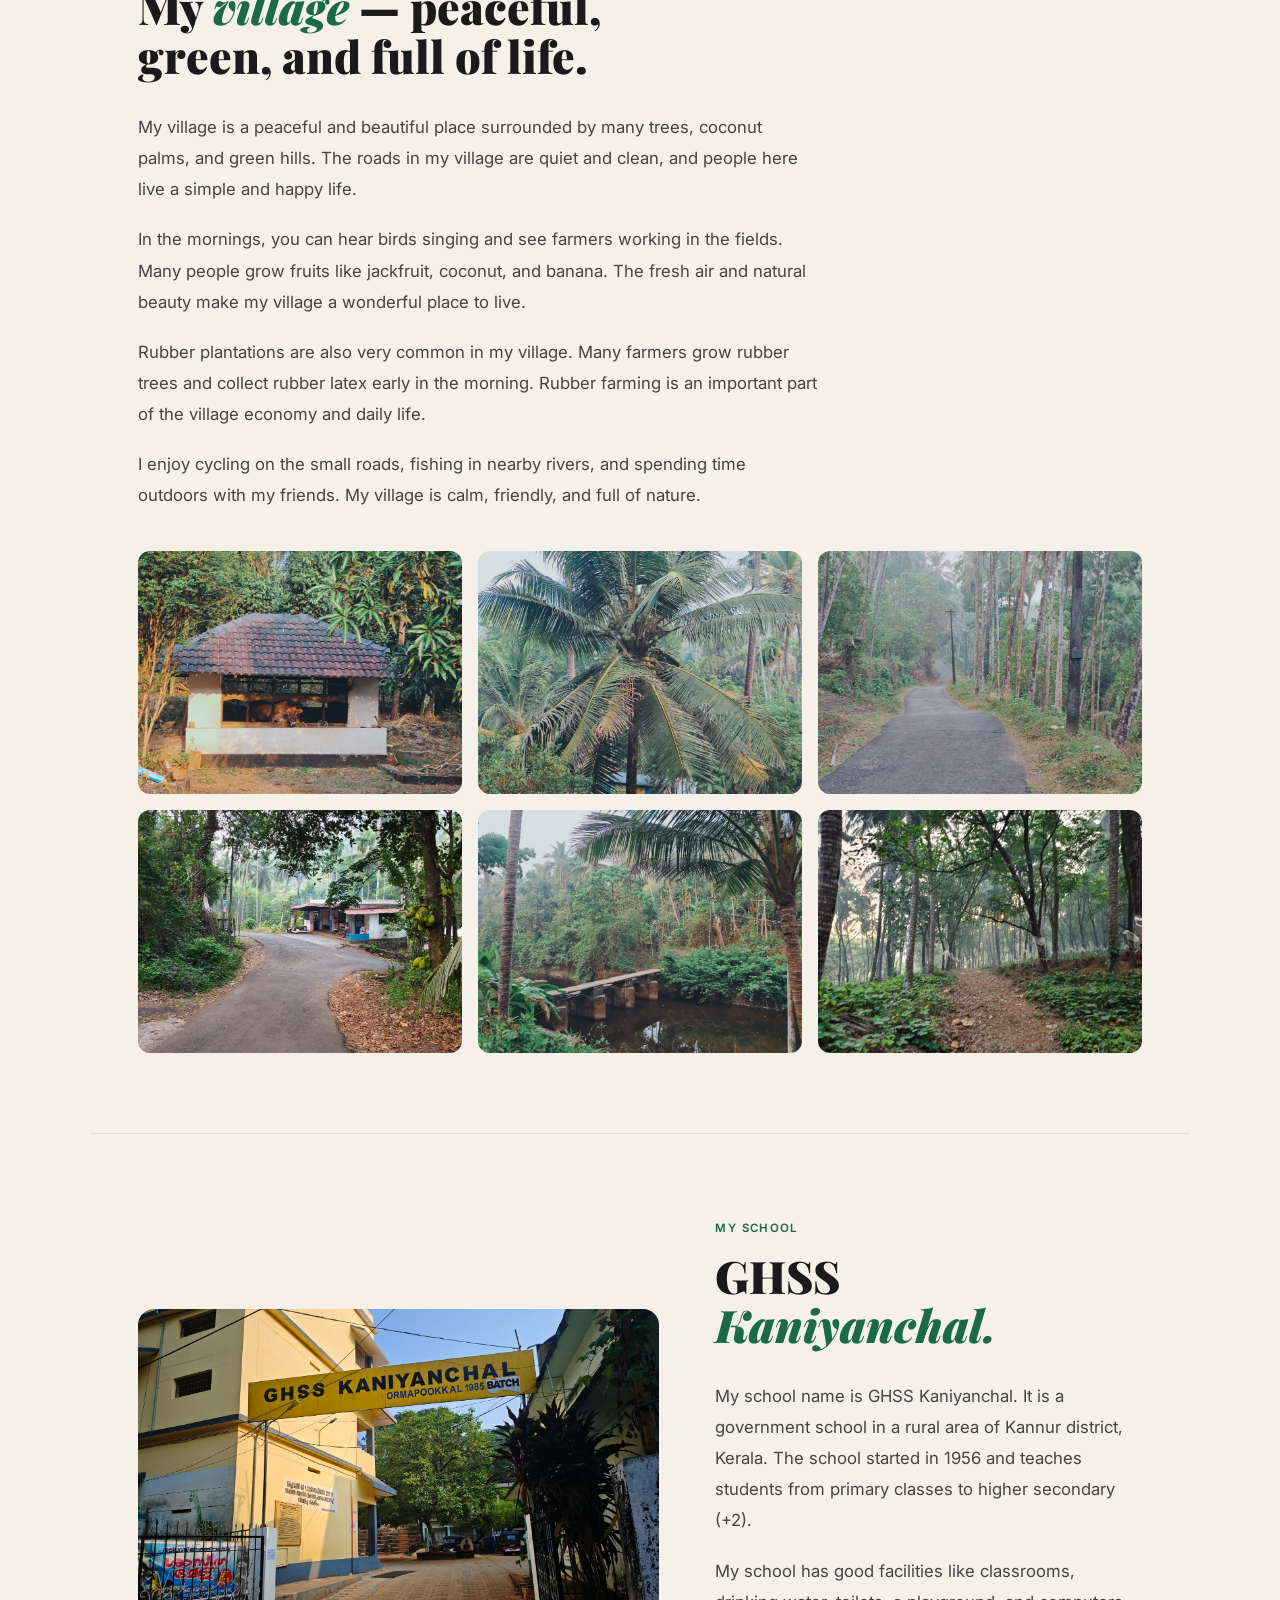
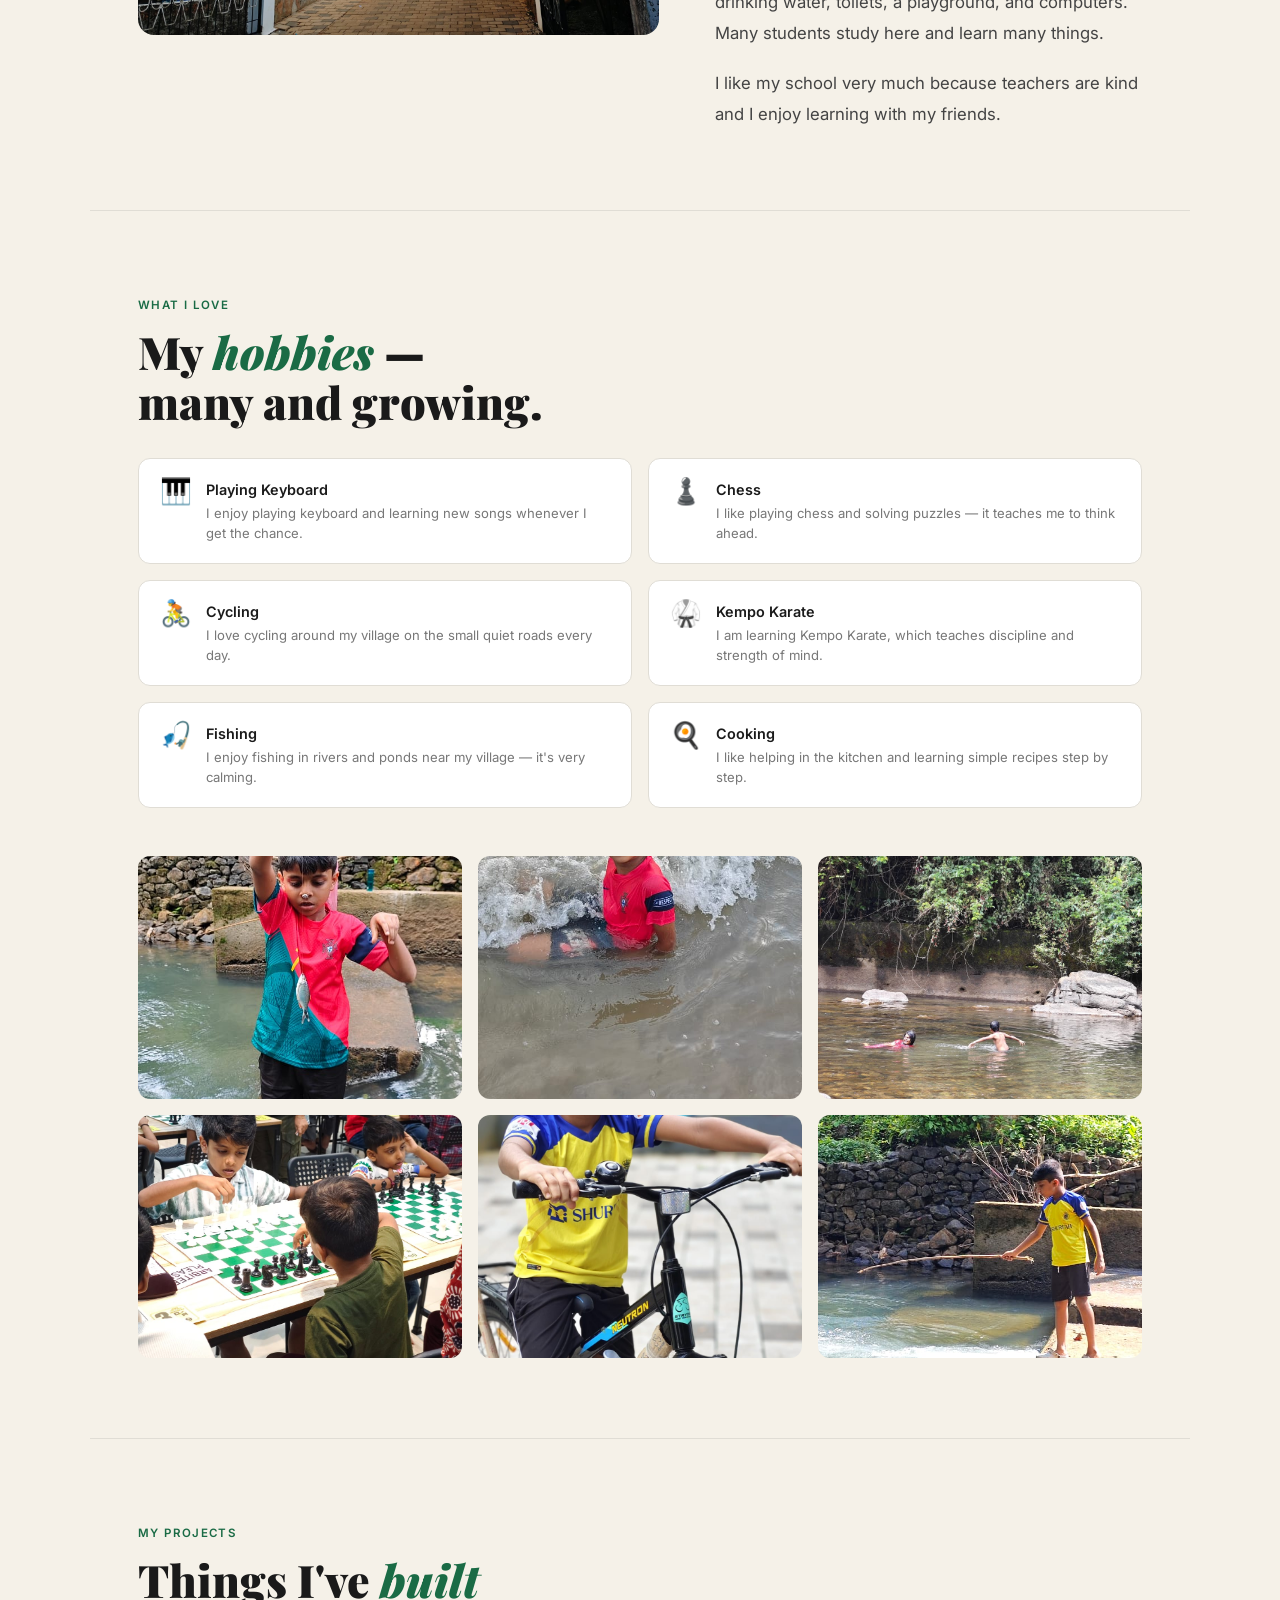
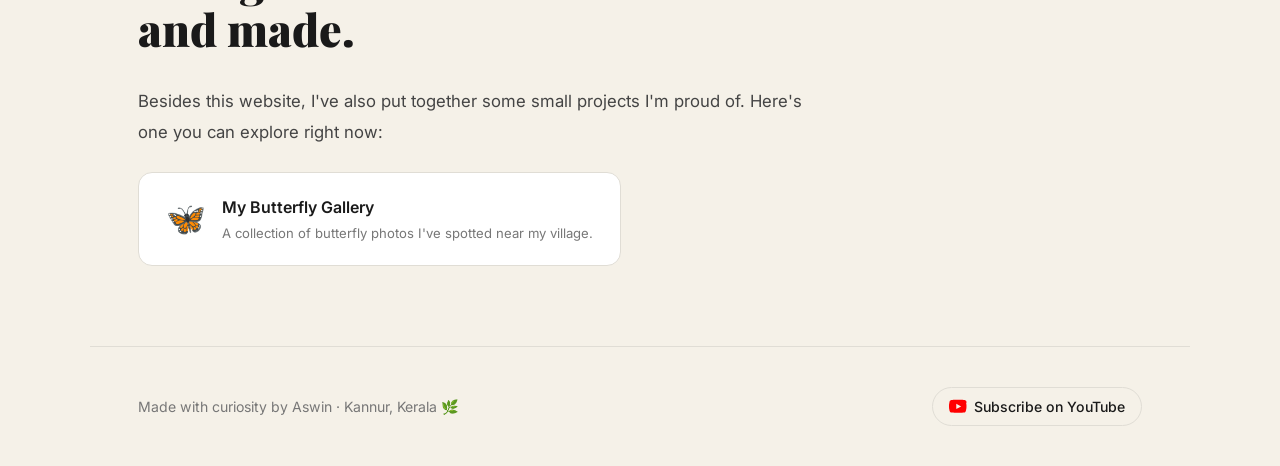
==== commit 02ee322e: "update website" ====
--- a/index.html
+++ b/index.html
@@ -3,159 +3,704 @@
 <head>
   <meta charset="UTF-8">
   <meta name="viewport" content="width=device-width, initial-scale=1.0">
-  <title>My Village</title>
-  <link rel="stylesheet" href="style.css">
+  <title>Aswin — My Village</title>
+  <link rel="preconnect" href="https://fonts.googleapis.com">
+  <link rel="preconnect" href="https://fonts.gstatic.com" crossorigin>
+  <link href="https://fonts.googleapis.com/css2?family=Playfair+Display:ital,wght@0,700;0,900;1,700;1,900&family=Inter:wght@400;500;600&display=swap" rel="stylesheet">
+
   <!-- Google tag (gtag.js) -->
-<script async src="https://www.googletagmanager.com/gtag/js?id=G-831D7X0XFR"></script>
-<script>
-  window.dataLayer = window.dataLayer || [];
-  function gtag(){dataLayer.push(arguments);}
-  gtag('js', new Date());
-
-  gtag('config', 'G-831D7X0XFR');
-</script>
+  <script async src="https://www.googletagmanager.com/gtag/js?id=G-831D7X0XFR"></script>
+  <script>
+    window.dataLayer = window.dataLayer || [];
+    function gtag(){dataLayer.push(arguments);}
+    gtag('js', new Date());
+    gtag('config', 'G-831D7X0XFR');
+  </script>
+
+  <style>
+    *, *::before, *::after { box-sizing: border-box; margin: 0; padding: 0; }
+
+    :root {
+      --cream: #F5F1E8;
+      --green: #1A6B45;
+      --green-light: #E8F5EE;
+      --dark: #1a1a1a;
+      --mid: #444;
+      --muted: #777;
+      --border: #e0ddd5;
+      --yellow: #F5C842;
+      --code-bg: #1C2333;
+    }
+
+    html { scroll-behavior: smooth; }
+
+    body {
+      background: var(--cream);
+      font-family: 'Inter', sans-serif;
+      color: var(--dark);
+      line-height: 1.6;
+    }
+
+    /* ── NAV ── */
+    nav {
+      position: sticky;
+      top: 0;
+      z-index: 100;
+      background: var(--cream);
+      border-bottom: 1px solid var(--border);
+      display: flex;
+      align-items: center;
+      justify-content: space-between;
+      padding: 1rem 3rem;
+    }
+
+    .nav-brand {
+      display: flex;
+      align-items: center;
+      gap: 8px;
+      font-weight: 600;
+      font-size: 1.05rem;
+      color: var(--dark);
+      text-decoration: none;
+    }
+
+    .nav-links {
+      display: flex;
+      gap: 2rem;
+      list-style: none;
+    }
+
+    .nav-links a {
+      text-decoration: none;
+      color: var(--mid);
+      font-size: 0.9rem;
+      font-weight: 500;
+      transition: color 0.2s;
+    }
+
+    .nav-links a:hover { color: var(--green); }
+
+    /* ── HERO ── */
+    .hero {
+      display: grid;
+      grid-template-columns: 1fr 1fr;
+      gap: 3rem;
+      padding: 4rem 3rem 5rem;
+      max-width: 1100px;
+      margin: 0 auto;
+      align-items: center;
+    }
+
+    .hero-left h1 {
+      font-family: 'Playfair Display', Georgia, serif;
+      font-size: clamp(2.4rem, 4.5vw, 3.8rem);
+      font-weight: 900;
+      line-height: 1.07;
+      margin-bottom: 1.6rem;
+      color: var(--dark);
+    }
+
+    .hero-left h1 .accent {
+      color: var(--green);
+      font-style: italic;
+      text-decoration: underline;
+      text-decoration-color: var(--yellow);
+      text-underline-offset: 5px;
+      text-decoration-thickness: 4px;
+    }
+
+    .hero-left p {
+      font-size: 1.05rem;
+      line-height: 1.8;
+      color: var(--mid);
+      margin-bottom: 2.2rem;
+    }
+
+    .hero-left p a {
+      color: var(--green);
+      font-weight: 500;
+      text-decoration: none;
+      border-bottom: 1.5px solid var(--green);
+    }
+
+    .hero-left p strong { font-weight: 600; color: var(--dark); }
+
+    .btn-group { display: flex; gap: 1rem; flex-wrap: wrap; }
+
+    .btn-primary {
+      background: var(--green);
+      color: #fff;
+      border: none;
+      padding: 0.85rem 1.7rem;
+      border-radius: 100px;
+      font-size: 0.95rem;
+      font-weight: 500;
+      cursor: pointer;
+      font-family: 'Inter', sans-serif;
+      text-decoration: none;
+      display: inline-block;
+      transition: background 0.2s, transform 0.15s;
+    }
+
+    .btn-primary:hover { background: #155737; transform: translateY(-1px); }
+
+    .btn-secondary {
+      background: transparent;
+      color: var(--dark);
+      border: 1.5px solid #bbb;
+      padding: 0.85rem 1.7rem;
+      border-radius: 100px;
+      font-size: 0.95rem;
+      font-weight: 500;
+      cursor: pointer;
+      font-family: 'Inter', sans-serif;
+      text-decoration: none;
+      display: inline-block;
+      transition: border-color 0.2s, transform 0.15s;
+    }
+
+    .btn-secondary:hover { border-color: var(--dark); transform: translateY(-1px); }
+
+    /* Code card */
+    .hero-right { display: flex; flex-direction: column; gap: 0.9rem; }
+
+    .code-card {
+      background: var(--code-bg);
+      border-radius: 14px;
+      overflow: hidden;
+      position: relative;
+    }
+
+    .code-titlebar {
+      display: flex;
+      align-items: center;
+      gap: 6px;
+      padding: 0.8rem 1.1rem;
+      border-bottom: 1px solid #2d3549;
+    }
+
+    .dot { width: 11px; height: 11px; border-radius: 50%; }
+    .dot-r { background: #FF5F57; }
+    .dot-y { background: #FFBD2E; }
+    .dot-g { background: #28CA41; }
+
+    .code-titlebar .filename {
+      font-size: 0.78rem;
+      color: #9ba5c0;
+      font-family: 'Courier New', monospace;
+      margin-left: 10px;
+    }
+
+    .profile-bubble {
+      position: absolute;
+      top: 0.55rem;
+      right: 0.85rem;
+      width: 52px;
+      height: 52px;
+      border-radius: 50%;
+      border: 3px solid var(--code-bg);
+      overflow: hidden;
+      background: #3a4560;
+    }
+
+    .profile-bubble img {
+      width: 100%;
+      height: 100%;
+      object-fit: cover;
+    }
+
+    .profile-initials {
+      width: 100%;
+      height: 100%;
+      display: flex;
+      align-items: center;
+      justify-content: center;
+      font-size: 1.1rem;
+      font-weight: 600;
+      color: #9ba5c0;
+    }
+
+    .code-body {
+      padding: 1.2rem 1.3rem 1.6rem;
+      font-family: 'Courier New', monospace;
+      font-size: 0.82rem;
+      line-height: 1.9;
+    }
+
+    .c-comment { color: #636d8b; }
+    .c-tag { color: #7fb3e8; }
+    .c-text { color: #cdd5ef; }
+
+    .hl {
+      display: block;
+      background: rgba(245, 200, 66, 0.12);
+      border-left: 3px solid var(--yellow);
+      margin: 0 -1.3rem;
+      padding: 0 1rem 0 calc(1.3rem - 3px);
+    }
+
+    .arrow-label {
+      text-align: center;
+      font-size: 0.72rem;
+      color: #999;
+      font-weight: 600;
+      letter-spacing: 0.1em;
+    }
+
+    .live-card {
+      background: #fff;
+      border-radius: 14px;
+      padding: 1.25rem 1.5rem;
+      border: 1px solid var(--border);
+    }
+
+    .live-badge {
+      display: inline-block;
+      background: var(--green-light);
+      color: var(--green);
+      font-size: 0.68rem;
+      font-weight: 600;
+      letter-spacing: 0.1em;
+      text-transform: uppercase;
+      padding: 3px 10px;
+      border-radius: 5px;
+      margin-bottom: 0.55rem;
+    }
+
+    .live-card h3 {
+      font-family: 'Playfair Display', serif;
+      font-size: 1.3rem;
+      font-weight: 700;
+      margin-bottom: 0.25rem;
+    }
+
+    .live-card p { font-size: 0.85rem; color: var(--muted); }
+
+    /* ── DIVIDER ── */
+    .divider {
+      border: none;
+      border-top: 1px solid var(--border);
+      max-width: 1100px;
+      margin: 0 auto;
+    }
+
+    /* ── SECTIONS ── */
+    .content-section {
+      max-width: 1100px;
+      margin: 0 auto;
+      padding: 5rem 3rem;
+    }
+
+    .section-label {
+      display: inline-block;
+      font-size: 0.72rem;
+      font-weight: 600;
+      letter-spacing: 0.12em;
+      text-transform: uppercase;
+      color: var(--green);
+      margin-bottom: 0.8rem;
+    }
+
+    .section-title {
+      font-family: 'Playfair Display', serif;
+      font-size: clamp(2rem, 3.5vw, 2.8rem);
+      font-weight: 900;
+      line-height: 1.1;
+      margin-bottom: 2rem;
+    }
+
+    .section-title em { font-style: italic; color: var(--green); }
+
+    .prose p {
+      font-size: 1.05rem;
+      line-height: 1.85;
+      color: var(--mid);
+      margin-bottom: 1.2rem;
+      max-width: 680px;
+    }
+
+    .prose p:last-child { margin-bottom: 0; }
+
+    /* Two-col layout for about me */
+    .two-col {
+      display: grid;
+      grid-template-columns: 1fr 1fr;
+      gap: 4rem;
+      align-items: start;
+    }
+
+    .about-photo {
+      width: 100%;
+      aspect-ratio: 4/5;
+      object-fit: cover;
+      border-radius: 16px;
+      background: #d0cfc8;
+      display: block;
+    }
+
+    .hobbies-list {
+      display: grid;
+      grid-template-columns: 1fr 1fr;
+      gap: 1rem;
+      margin-top: 2rem;
+    }
+
+    .hobby-item {
+      background: #fff;
+      border: 1px solid var(--border);
+      border-radius: 12px;
+      padding: 1.2rem 1.3rem;
+      display: flex;
+      align-items: flex-start;
+      gap: 0.9rem;
+    }
+
+    .hobby-icon { font-size: 1.6rem; line-height: 1; flex-shrink: 0; }
+
+    .hobby-item h4 {
+      font-size: 0.9rem;
+      font-weight: 600;
+      margin-bottom: 0.2rem;
+      color: var(--dark);
+    }
+
+    .hobby-item p { font-size: 0.82rem; color: var(--muted); line-height: 1.5; }
+
+    /* Photo gallery */
+    .gallery {
+      display: grid;
+      grid-template-columns: repeat(3, 1fr);
+      gap: 1rem;
+      margin-top: 2.5rem;
+    }
+
+    .gallery img {
+      width: 100%;
+      aspect-ratio: 4/3;
+      object-fit: cover;
+      border-radius: 12px;
+      background: #d8d5cc;
+      display: block;
+      transition: transform 0.3s;
+    }
+
+    .gallery img:hover { transform: scale(1.02); }
+
+    /* School section */
+    .school-wrap {
+      display: grid;
+      grid-template-columns: 1.1fr 0.9fr;
+      gap: 3.5rem;
+      align-items: center;
+    }
+
+    .school-img {
+      width: 100%;
+      aspect-ratio: 16/10;
+      object-fit: cover;
+      border-radius: 16px;
+      background: #d0cfc8;
+      display: block;
+    }
+
+    /* Projects */
+    .project-card {
+      display: inline-flex;
+      align-items: center;
+      gap: 1rem;
+      background: #fff;
+      border: 1px solid var(--border);
+      border-radius: 14px;
+      padding: 1.3rem 1.7rem;
+      text-decoration: none;
+      color: var(--dark);
+      margin-top: 1.5rem;
+      transition: box-shadow 0.2s, transform 0.2s;
+    }
+
+    .project-card:hover { transform: translateY(-2px); box-shadow: 0 6px 24px rgba(0,0,0,0.07); }
+
+    .project-icon { font-size: 2rem; }
+
+    .project-card h4 { font-size: 1rem; font-weight: 600; margin-bottom: 0.15rem; }
+    .project-card p { font-size: 0.82rem; color: var(--muted); }
+
+    /* ── FOOTER ── */
+    footer {
+      border-top: 1px solid var(--border);
+      padding: 2.5rem 3rem;
+      max-width: 1100px;
+      margin: 0 auto;
+      display: flex;
+      align-items: center;
+      justify-content: space-between;
+      flex-wrap: wrap;
+      gap: 1rem;
+    }
+
+    footer p { font-size: 0.88rem; color: var(--muted); }
+
+    footer a {
+      display: inline-flex;
+      align-items: center;
+      gap: 7px;
+      color: var(--dark);
+      text-decoration: none;
+      font-size: 0.88rem;
+      font-weight: 500;
+      border: 1px solid var(--border);
+      border-radius: 100px;
+      padding: 0.45rem 1rem;
+      transition: border-color 0.2s;
+    }
+
+    footer a:hover { border-color: #999; }
+
+    /* ── MOBILE ── */
+    @media (max-width: 800px) {
+      nav { padding: 1rem 1.2rem; }
+      .nav-links { display: none; }
+
+      .hero {
+        grid-template-columns: 1fr;
+        padding: 2.5rem 1.2rem 3rem;
+        gap: 2.5rem;
+      }
+
+      .content-section { padding: 3.5rem 1.2rem; }
+
+      .two-col,
+      .school-wrap { grid-template-columns: 1fr; gap: 2rem; }
+
+      .gallery { grid-template-columns: repeat(2, 1fr); }
+
+      .hobbies-list { grid-template-columns: 1fr; }
+
+      footer { padding: 2rem 1.2rem; flex-direction: column; align-items: flex-start; }
+    }
+  </style>
 </head>
 <body>
- <header class="hero">
-  <div class="hero-content">
-    <img src="images/aswin.jpg" alt="Aswin" class="profile-photo">
-    <h2 class="student-name">Aswin</h2>
-    <h1>Welcome to My Village</h1>
-    <p>A small website about my village, school, and hobbies</p>
-  </div>
-</header>
-
-  <main>
-  <section>
-  <h2>About Me</h2>
-
-  <p>
-    My name is Aswin. I have passed to 4th standard.
-  </p>
-
-  <p>
-    I like playing keyboard, chess, cycling, fishing, cooking, and learning
-     Karate.
-  </p>
-
-  <p>
-    I enjoy learning new things and building this website about my village
-    and my life.
-  </p>
-
+
+<!-- ── NAV ── -->
+<nav>
+  <a href="#" class="nav-brand">
+    🌿 Aswin
+  </a>
+  <ul class="nav-links">
+    <li><a href="#about">My Story</a></li>
+    <li><a href="#village">My Village</a></li>
+    <li><a href="#school">My School</a></li>
+    <li><a href="#hobbies">Hobbies</a></li>
+    <li><a href="#projects">Projects</a></li>
+  </ul>
+</nav>
+
+<!-- ── HERO ── -->
+<section class="hero">
+  <div class="hero-left">
+    <h1>
+      I'm Aswin, and I built my<br>
+      <span class="accent">first website</span><br>
+      over vacation.
+    </h1>
+    <p>
+      I'm a school student from a small village in Kannur, Kerala.
+      During my <a href="#about">school annual vacation</a>, instead of only cycling and
+      fishing, I got curious about how websites are made — so I started learning
+      <strong>HTML</strong>, line by line, and built a website about the place I love most.
+    </p>
+    <div class="btn-group">
+      <a href="#village" class="btn-primary">See what I made →</a>
+      <a href="#about" class="btn-secondary">Read my story</a>
+    </div>
+  </div>
+
+  <div class="hero-right">
+    <div class="code-card">
+      <div class="code-titlebar">
+        <span class="dot dot-r"></span>
+        <span class="dot dot-y"></span>
+        <span class="dot dot-g"></span>
+        <span class="filename">index.html</span>
+      </div>
+      <div class="profile-bubble">
+        <img src="images/aswin.jpg" alt="Aswin" onerror="this.style.display='none'; this.nextElementSibling.style.display='flex';">
+        <div class="profile-initials" style="display:none;">A</div>
+      </div>
+      <div class="code-body">
+        <span class="c-comment">&lt;!-- my very first lines --&gt;</span><br>
+        <span><span class="c-tag">&lt;h1&gt;</span><span class="c-text">Welcome to My Village</span><span class="c-tag">&lt;/h1&gt;</span></span><br>
+        <span class="hl"><span class="c-tag">&lt;p&gt;</span><span class="c-text">A small website about</span><br>
+        &nbsp;&nbsp;<span class="c-text">my village and my life.</span><span class="c-tag">&lt;/p&gt;</span></span>
+      </div>
+    </div>
+
+    <div class="arrow-label">↓ AND IT BECAME ↓</div>
+
+    <div class="live-card">
+      <span class="live-badge">Live Website</span>
+      <h3>Welcome to My Village</h3>
+      <p>A small website about my village, school, and hobbies.</p>
+    </div>
+  </div>
 </section>
-  
- <section>
-  <h2>About My Village</h2>
-
-  <p>
-
-    My village is a peaceful and beautiful place surrounded by many trees,
-    coconut palms, and green hills. The roads in my village are quiet and
-    clean, and people here live a simple and happy life.
-  </p>
-
-  <p>
-    In the mornings, you can hear birds singing and see farmers working in
-    the fields. Many people grow fruits like jackfruit, coconut, and banana.
-    The fresh air and natural beauty make my village a wonderful place to live.
-  </p>
-
-  <p>
-    Rubber plantations are also very common in my village. Many farmers grow
-    rubber trees and collect rubber latex early in the morning. Rubber farming
-    is an important part of the village economy and daily life.
-  </p>
-
-  <p>
-    I enjoy cycling on the small roads, fishing in nearby rivers, and spending
-    time outdoors with my friends. My village is calm, friendly, and full of
-    nature.
-  </p>
-
+
+<hr class="divider">
+
+<!-- ── ABOUT ME ── -->
+<section class="content-section" id="about">
+  <div class="two-col">
+    <div>
+      <span class="section-label">My Story</span>
+      <h2 class="section-title">A curious kid from<br><em>Kerala's green hills.</em></h2>
+      <div class="prose">
+        <p>My name is Aswin. I have passed to 4th standard. I live in a small, peaceful village in Kannur, Kerala, surrounded by rubber trees, coconut palms, and winding roads.</p>
+        <p>I like playing keyboard, chess, cycling, fishing, cooking, and learning Karate. I enjoy learning new things — and this website is one of the newest things I've learned.</p>
+        <p>I enjoy learning new things and building this website about my village and my life. Every section here is something I care about and wanted to share with the world.</p>
+      </div>
+    </div>
+    <div>
+      <img src="images/aswin.jpg" alt="Aswin" class="about-photo"
+           onerror="this.style.background='#c8d5c8'; this.alt='Photo coming soon';">
+    </div>
+  </div>
 </section>
-<section >
-      <h2>Photo Gallery of my village</h2>
-      <div class="gallery">
-      <img src="images/my-village1.jpeg" alt="cow house" >
-      <img src="images/my-village2.jpeg" alt="coconut tree" >
-      <img src="images/my-village3.jpeg" alt="road">
-      <img src="images/my-village4.jpeg" alt="kavala">
-      <img src="images/my-village5.jpeg" alt="river">
-      <img src="images/my village6.jpeg" alt="Rubber trees">
-    </div>
-  </section>
-  <section>
-     <h2>My School</h2>
-
-     <img src="images/school image.jpeg" alt="my school">
-     
-<p>
-My school name is GHSS Kaniyanchal. It is a government school in a rural area
-of Kannur district, Kerala. The school started in 1956 and teaches students
-from primary classes to higher secondary (+2).
-</p>
-
-<p>
-My school has good facilities like classrooms, drinking water, toilets,
-a playground, and computers. Many students study here and learn many things.
-</p>
-
-<p>
-I like my school very much because teachers are kind and I enjoy learning
-with my friends.
-</p>
-     
-  </section> 
-
-   <section>
-  <h2>My Hobbies</h2>
-
-  <p>🎹 I enjoy playing keyboard and learning new songs.</p>
-
-  <p>♟️ I like playing chess and solving puzzles.</p>
-
-  <p>🚴 I love cycling around my village.</p>
-
-  <p>🥋 I am learning Kempo Karate which teaches discipline and strength.</p>
-
-  <p>🎣 I enjoy fishing in rivers and ponds near my village.</p>
-
-  <p>🍳 I like helping in the kitchen and learning simple cooking.</p>
-
+
+<hr class="divider">
+
+<!-- ── MY VILLAGE ── -->
+<section class="content-section" id="village">
+  <span class="section-label">Where I'm From</span>
+  <h2 class="section-title">My <em>village</em> — peaceful,<br>green, and full of life.</h2>
+  <div class="prose">
+    <p>My village is a peaceful and beautiful place surrounded by many trees, coconut palms, and green hills. The roads in my village are quiet and clean, and people here live a simple and happy life.</p>
+    <p>In the mornings, you can hear birds singing and see farmers working in the fields. Many people grow fruits like jackfruit, coconut, and banana. The fresh air and natural beauty make my village a wonderful place to live.</p>
+    <p>Rubber plantations are also very common in my village. Many farmers grow rubber trees and collect rubber latex early in the morning. Rubber farming is an important part of the village economy and daily life.</p>
+    <p>I enjoy cycling on the small roads, fishing in nearby rivers, and spending time outdoors with my friends. My village is calm, friendly, and full of nature.</p>
+  </div>
+
+  <div class="gallery">
+    <img src="images/my-village1.jpeg" alt="Cow house in the village">
+    <img src="images/my-village2.jpeg" alt="Coconut trees">
+    <img src="images/my-village3.jpeg" alt="Village road">
+    <img src="images/my-village4.jpeg" alt="Kavala junction">
+    <img src="images/my-village5.jpeg" alt="Nearby river">
+    <img src="images/my village6.jpeg" alt="Rubber tree plantation">
+  </div>
 </section>
 
-    <section >
-      <h2>Photo Gallery</h2>
-      <div class="gallery">
-      <img src="images/hobbi image1.jpeg" alt="My fishing">
-      <img src="images/hobbi image5.jpeg" alt="My swimming" >
-      <img src="images/hobbi image3.jpeg" alt="My swimming">
-      <img src="images/hobbi image4.jpeg" alt="my playing chess">
-      <img src="images/hobbi image cycling.jpeg"alt="my cycling">
-      <img src="images/hobbi image6.jpeg"  alt="my fishing">
-      </div>
-    </section>
-
-<section>
-  <h2>My Projects</h2>
-
-  <p>
-    🌸 <a href="butterfly.html">My butterfly Gallery</a>
-  </p>
+<hr class="divider">
+
+<!-- ── MY SCHOOL ── -->
+<section class="content-section" id="school">
+  <div class="school-wrap">
+    <div>
+      <img src="images/school image.jpeg" alt="GHSS Kaniyanchal — My School" class="school-img"
+           onerror="this.style.background='#c8d0cc';">
+    </div>
+    <div>
+      <span class="section-label">My School</span>
+      <h2 class="section-title">GHSS<br><em>Kaniyanchal.</em></h2>
+      <div class="prose">
+        <p>My school name is GHSS Kaniyanchal. It is a government school in a rural area of Kannur district, Kerala. The school started in 1956 and teaches students from primary classes to higher secondary (+2).</p>
+        <p>My school has good facilities like classrooms, drinking water, toilets, a playground, and computers. Many students study here and learn many things.</p>
+        <p>I like my school very much because teachers are kind and I enjoy learning with my friends.</p>
+      </div>
+    </div>
+  </div>
 </section>
-  </main>
- <footer>
-  <p>Made by Aswin</p>
-  <p>
-<a href="https://www.youtube.com/@aswin-aaj" target="_blank" rel="noopener noreferrer">
-  <svg width="20" height="20" viewBox="0 0 24 24" fill="red" style="vertical-align:middle;">
-    <path d="M23.5 6.2s-.2-1.7-.8-2.5c-.8-1-1.7-1-2.1-1.1C17.9 2.3 12 2.3 12 2.3h0s-5.9 0-8.6.3c-.4.1-1.3.1-2.1 1.1-.6.8-.8 2.5-.8 2.5S0 8.1 0 10v1.9c0 1.9.5 3.8.5 3.8s.2 1.7.8 2.5c.8 1 1.9 1 2.4 1.1 1.8.2 7.6.3 7.6.3s5.9 0 8.6-.3c.4-.1 1.3-.1 2.1-1.1.6-.8.8-2.5.8-2.5s.5-1.9.5-3.8V10c0-1.9-.5-3.8-.5-3.8zM9.7 14.6V7.8l6.5 3.4-6.5 3.4z"/>
-  </svg>
-  Subscribe to my YouTube Channel
-</a>
-  </p>
+
+<hr class="divider">
+
+<!-- ── HOBBIES ── -->
+<section class="content-section" id="hobbies">
+  <span class="section-label">What I Love</span>
+  <h2 class="section-title">My <em>hobbies</em> —<br>many and growing.</h2>
+
+  <div class="hobbies-list">
+    <div class="hobby-item">
+      <span class="hobby-icon">🎹</span>
+      <div>
+        <h4>Playing Keyboard</h4>
+        <p>I enjoy playing keyboard and learning new songs whenever I get the chance.</p>
+      </div>
+    </div>
+    <div class="hobby-item">
+      <span class="hobby-icon">♟️</span>
+      <div>
+        <h4>Chess</h4>
+        <p>I like playing chess and solving puzzles — it teaches me to think ahead.</p>
+      </div>
+    </div>
+    <div class="hobby-item">
+      <span class="hobby-icon">🚴</span>
+      <div>
+        <h4>Cycling</h4>
+        <p>I love cycling around my village on the small quiet roads every day.</p>
+      </div>
+    </div>
+    <div class="hobby-item">
+      <span class="hobby-icon">🥋</span>
+      <div>
+        <h4>Kempo Karate</h4>
+        <p>I am learning Kempo Karate, which teaches discipline and strength of mind.</p>
+      </div>
+    </div>
+    <div class="hobby-item">
+      <span class="hobby-icon">🎣</span>
+      <div>
+        <h4>Fishing</h4>
+        <p>I enjoy fishing in rivers and ponds near my village — it's very calming.</p>
+      </div>
+    </div>
+    <div class="hobby-item">
+      <span class="hobby-icon">🍳</span>
+      <div>
+        <h4>Cooking</h4>
+        <p>I like helping in the kitchen and learning simple recipes step by step.</p>
+      </div>
+    </div>
+  </div>
+
+  <div class="gallery" style="margin-top: 3rem;">
+    <img src="images/hobbi image1.jpeg" alt="Fishing">
+    <img src="images/hobbi image5.jpeg" alt="Swimming">
+    <img src="images/hobbi image3.jpeg" alt="Swimming at the river">
+    <img src="images/hobbi image4.jpeg" alt="Playing chess">
+    <img src="images/hobbi image cycling.jpeg" alt="Cycling">
+    <img src="images/hobbi image6.jpeg" alt="Fishing at the pond">
+  </div>
+</section>
+
+<hr class="divider">
+
+<!-- ── PROJECTS ── -->
+<section class="content-section" id="projects">
+  <span class="section-label">My Projects</span>
+  <h2 class="section-title">Things I've <em>built</em><br>and made.</h2>
+  <div class="prose">
+    <p>Besides this website, I've also put together some small projects I'm proud of. Here's one you can explore right now:</p>
+  </div>
+  <a href="butterfly.html" class="project-card">
+    <span class="project-icon">🦋</span>
+    <div>
+      <h4>My Butterfly Gallery</h4>
+      <p>A collection of butterfly photos I've spotted near my village.</p>
+    </div>
+  </a>
+</section>
+
+<!-- ── FOOTER ── -->
+<footer>
+  <p>Made with curiosity by Aswin · Kannur, Kerala 🌿</p>
+  <a href="https://www.youtube.com/@aswin-aaj" target="_blank" rel="noopener noreferrer">
+    <svg width="18" height="18" viewBox="0 0 24 24" fill="red" aria-hidden="true">
+      <path d="M23.5 6.2s-.2-1.7-.8-2.5c-.8-1-1.7-1-2.1-1.1C17.9 2.3 12 2.3 12 2.3h0s-5.9 0-8.6.3c-.4.1-1.3.1-2.1 1.1-.6.8-.8 2.5-.8 2.5S0 8.1 0 10v1.9c0 1.9.5 3.8.5 3.8s.2 1.7.8 2.5c.8 1 1.9 1 2.4 1.1 1.8.2 7.6.3 7.6.3s5.9 0 8.6-.3c.4-.1 1.3-.1 2.1-1.1.6-.8.8-2.5.8-2.5s.5-1.9.5-3.8V10c0-1.9-.5-3.8-.5-3.8zM9.7 14.6V7.8l6.5 3.4-6.5 3.4z"/>
+    </svg>
+    Subscribe on YouTube
+  </a>
 </footer>
+
 </body>
 </html>
-
